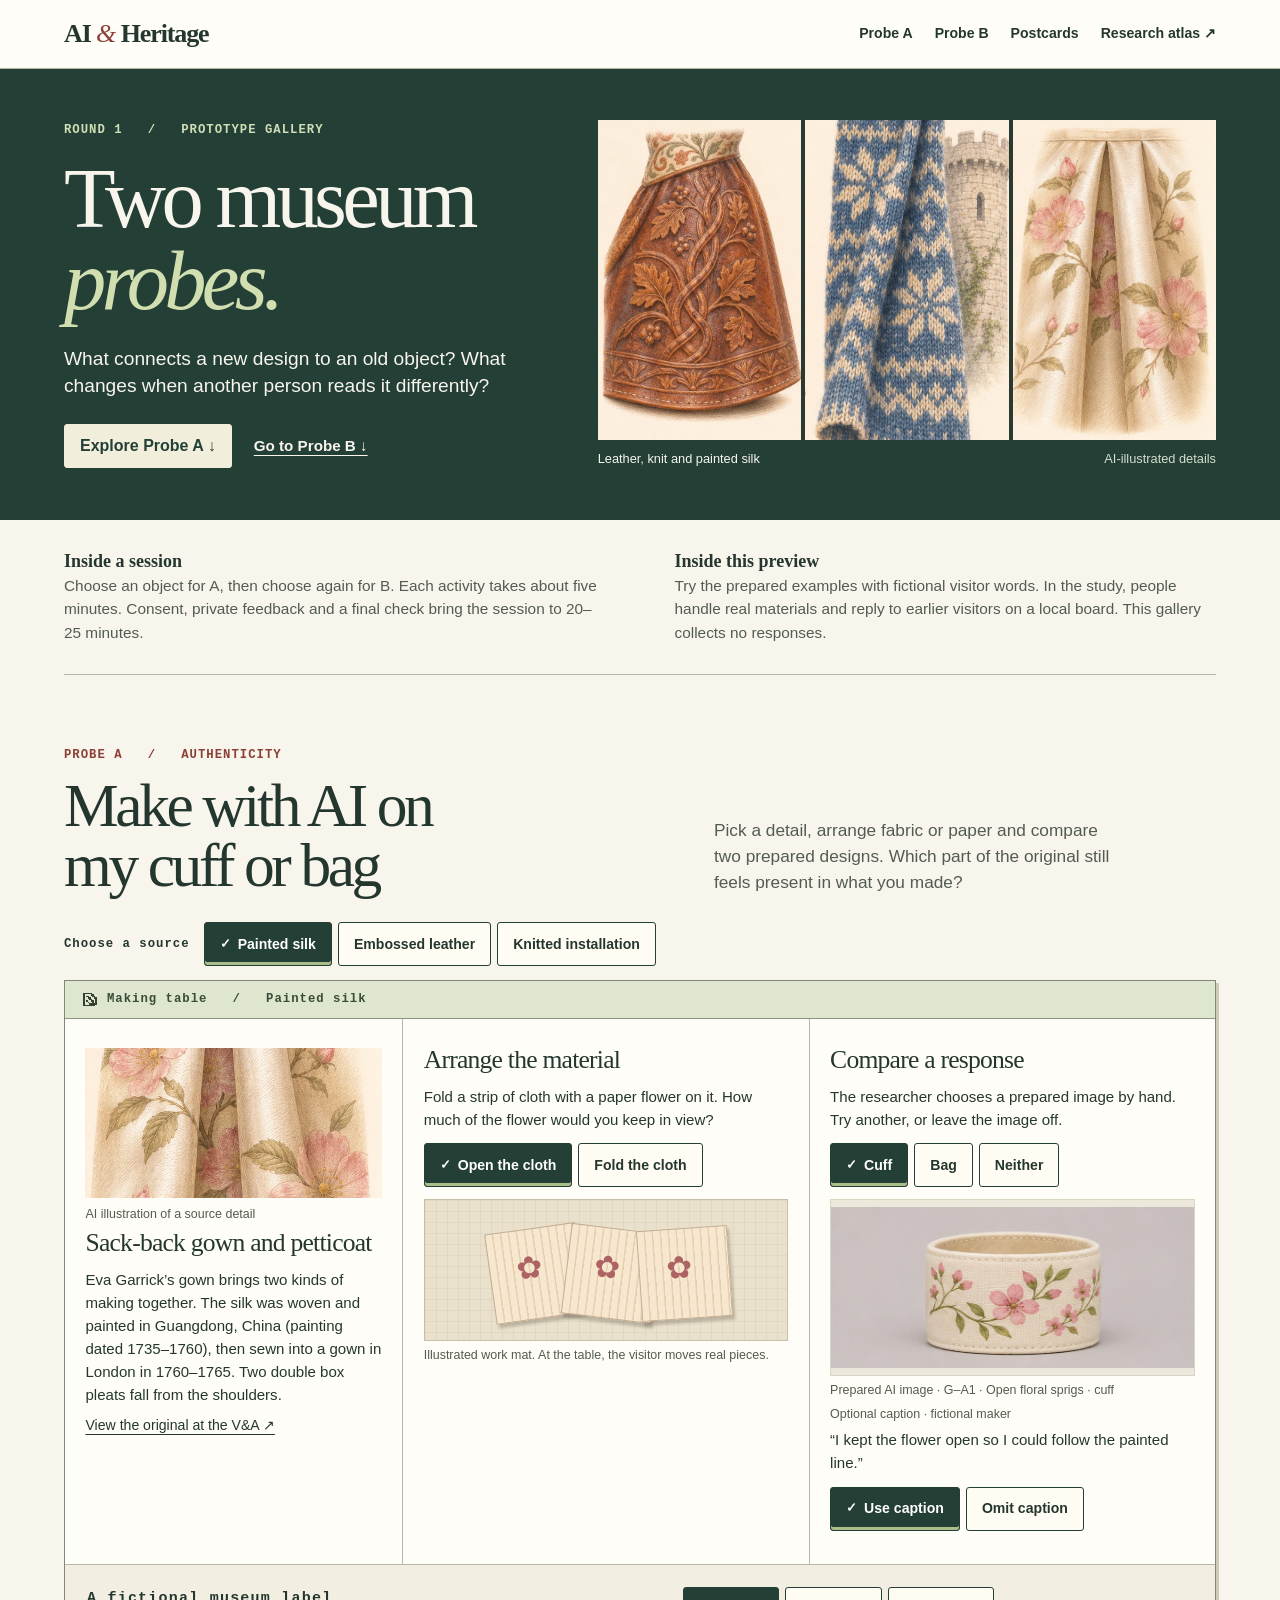
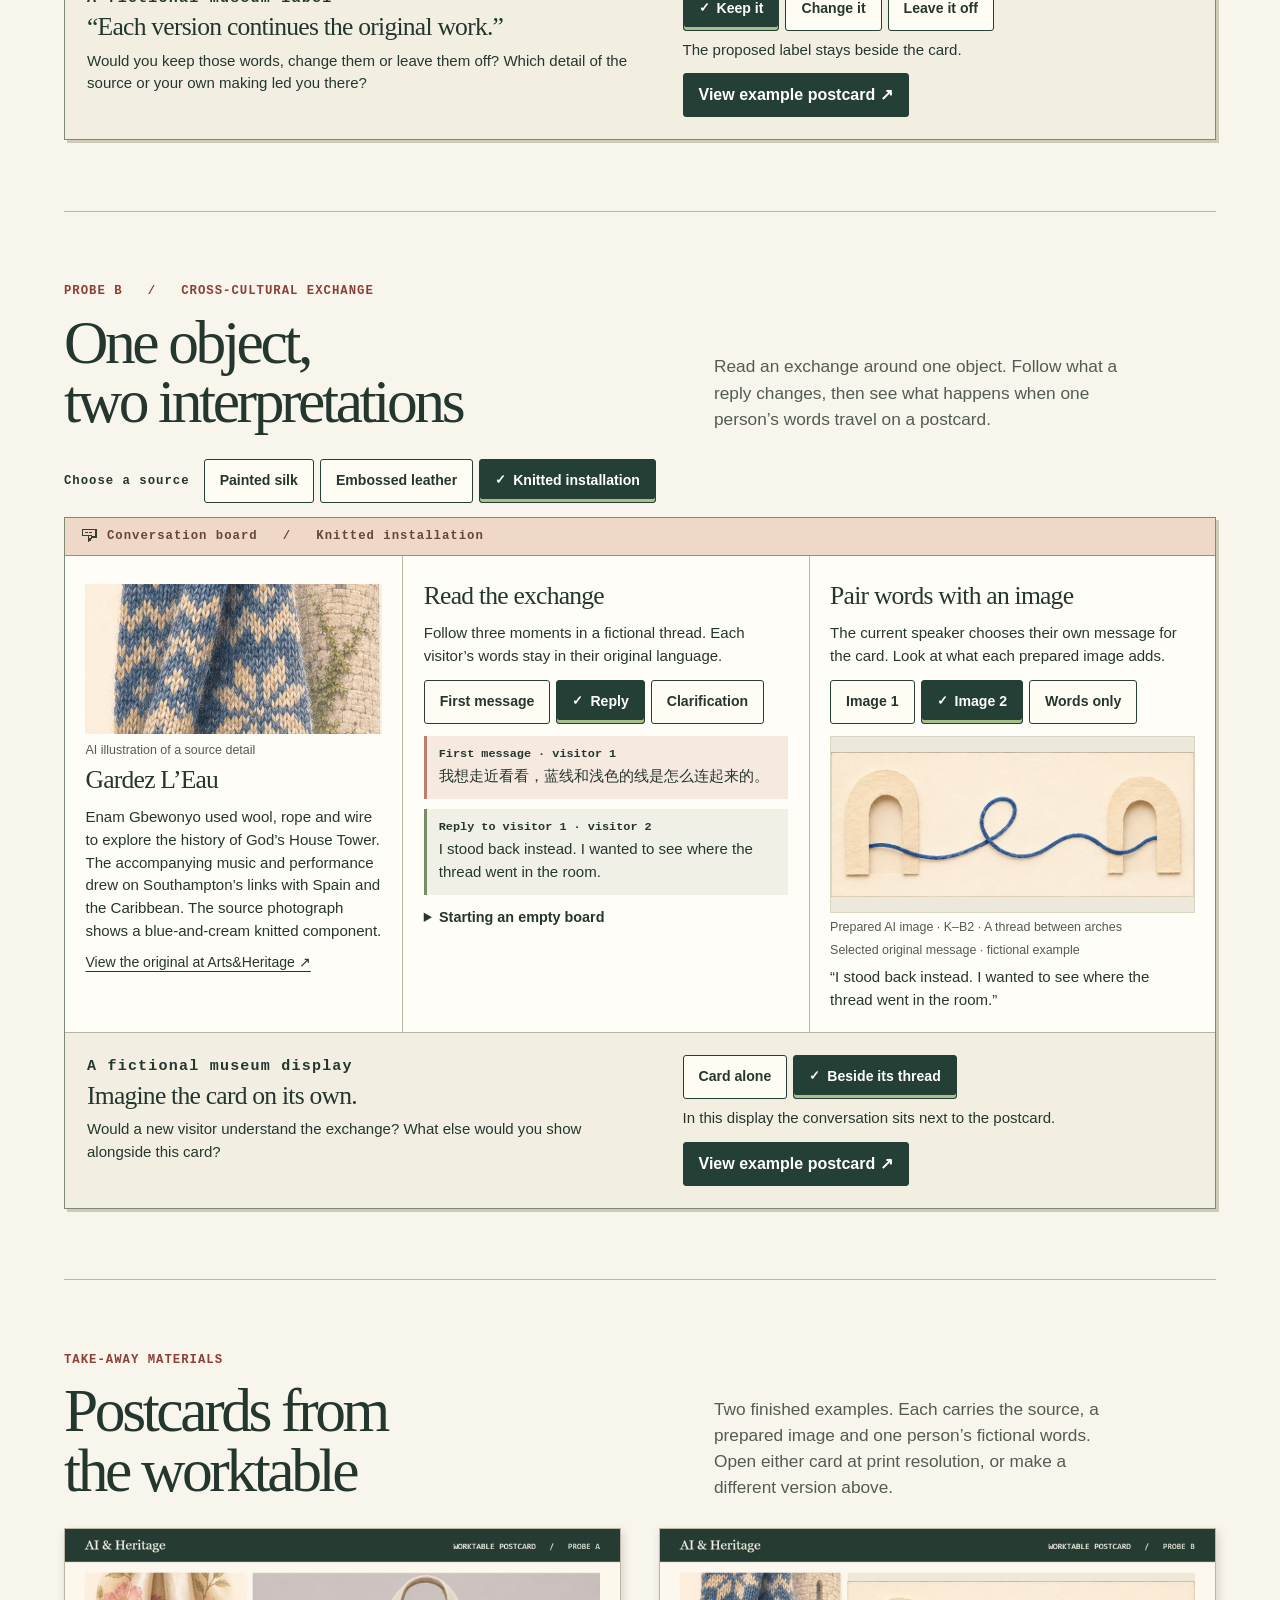
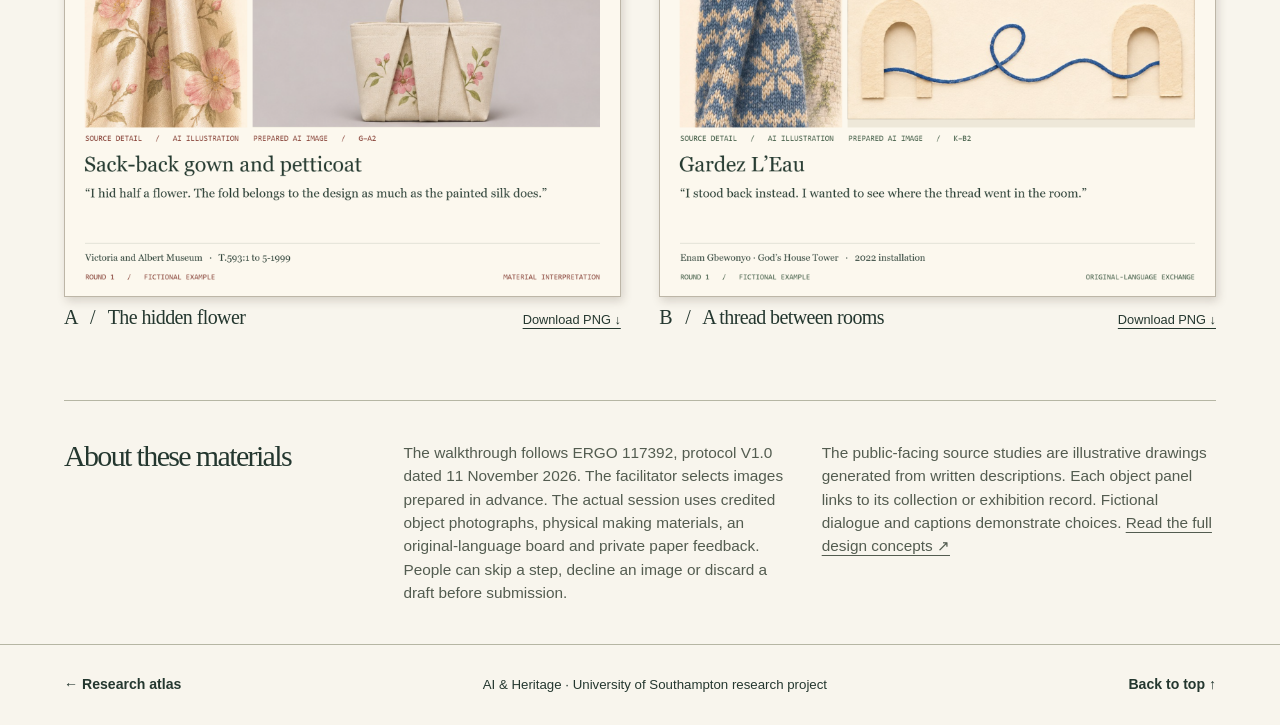
==== gallery/index.html @ 9f7713bf "Add interactive Round 1 probe gallery and illustrated postcards" ====
<!doctype html>
<html lang="en"><head><meta charset="utf-8"><meta name="viewport" content="width=device-width,initial-scale=1"><meta name="theme-color" content="#213e36">
<title>Two museum probes · AI &amp; Heritage</title><meta name="description" content="Explore two early museum activities. Arrange a material detail, follow a conversation and take a closer look at the postcards they produce.">
<meta property="og:title" content="Two museum probes · AI &amp; Heritage"><meta property="og:description" content="A public walkthrough of making, exchanging interpretations and the postcards that connect them."><meta property="og:image" content="https://jackson-jjc.github.io/probe_second-round_design/gallery/postcards/gown-a.png">
<link rel="stylesheet" href="gallery.css"><script defer src="objects.js"></script><script defer src="gallery.js"></script></head><body>
<a class="skip" href="#main">Skip to gallery</a>
<header><div class="mast"><a class="brand" href="../">AI <i>&amp;</i> Heritage</a><nav aria-label="Gallery"><a href="#probe-a">Probe A</a><a href="#probe-b">Probe B</a><a href="#postcards">Postcards</a><a href="../#directions">Research atlas ↗</a></nav></div></header>
<main id="main">
<section class="hero"><div class="hero-inner"><div class="hero-copy"><p class="kicker">Round 1 &nbsp; / &nbsp; Prototype gallery</p><h1>Two museum<br><em>probes.</em></h1><p>What connects a new design to an old object? What changes when another person reads it differently?</p><div class="actions"><a class="button cream" href="#probe-a">Explore Probe A ↓</a><a class="light-link" href="#probe-b">Go to Probe B ↓</a></div></div>
<figure class="hero-fig"><div class="triptych"><img src="images/jug-study.webp" alt="Illustrated embossed leather foliage"><img src="images/knit-study.webp" alt="Illustrated blue-and-cream knitting"><img src="images/gown-study.webp" alt="Illustrated floral silk pleats"></div><figcaption>Leather, knit and painted silk <span>AI-illustrated details</span></figcaption></figure></div></section>
<div class="inner"><aside class="intro"><div><strong>Inside a session</strong><p>Choose an object for A, then choose again for B. Each activity takes about five minutes. Consent, private feedback and a final check bring the session to 20–25 minutes.</p></div><div><strong>Inside this preview</strong><p>Try the prepared examples with fictional visitor words. In the study, people handle real materials and reply to earlier visitors on a local board. This gallery collects no responses.</p></div></aside>
<section class="exhibit" id="probe-a"><div class="heading"><div><p class="kicker">Probe A &nbsp; / &nbsp; Authenticity</p><h2>Make with AI on <br>my cuff or bag</h2></div><p>Pick a detail, arrange fabric or paper and compare two prepared designs. Which part of the original still feels present in what you made?</p></div><div id="a-work"></div></section>
<section class="exhibit" id="probe-b"><div class="heading"><div><p class="kicker">Probe B &nbsp; / &nbsp; Cross-cultural exchange</p><h2>One object, <br>two interpretations</h2></div><p>Read an exchange around one object. Follow what a reply changes, then see what happens when one person’s words travel on a postcard.</p></div><div id="b-work"></div></section>
<section class="exhibit" id="postcards"><div class="heading"><div><p class="kicker">Take-away materials</p><h2>Postcards from <br>the worktable</h2></div><p>Two finished examples. Each carries the source, a prepared image and one person’s fictional words. Open either card at print resolution, or make a different version above.</p></div><div class="shelf">
<figure><a href="postcards/gown-a.png"><img loading="lazy" src="postcards/gown-a.png" alt="Probe A sample postcard pairing a floral silk detail study with a pleated bag and a maker’s caption"></a><figcaption><b>A &nbsp; / &nbsp; The hidden flower</b><a download href="postcards/gown-a.png">Download PNG ↓</a></figcaption></figure>
<figure><a href="postcards/knit-b.png"><img loading="lazy" src="postcards/knit-b.png" alt="Probe B sample postcard pairing the knitted installation detail study and an image of connected arches with one reply"></a><figcaption><b>B &nbsp; / &nbsp; A thread between rooms</b><a download href="postcards/knit-b.png">Download PNG ↓</a></figcaption></figure></div></section>
<section class="notes"><h2>About these materials</h2><p>The walkthrough follows ERGO 117392, protocol V1.0 dated 11 November 2026. The facilitator selects images prepared in advance. The actual session uses credited object photographs, physical making materials, an original-language board and private paper feedback. People can skip a step, decline an image or discard a draft before submission.</p><p>The public-facing source studies are illustrative drawings generated from written descriptions. Each object panel links to its collection or exhibition record. Fictional dialogue and captions demonstrate choices. <a href="../#directions">Read the full design concepts ↗</a></p></section>
</div></main><footer><a href="../">← Research atlas</a><span>AI &amp; Heritage · University of Southampton research project</span><a href="#main">Back to top ↑</a></footer>
<dialog id="card-dialog" aria-labelledby="card-title"><div class="dialog-top"><h2 id="card-title">Your example postcard</h2><button type="button" id="close">Close ×</button></div><img id="card-img" alt="Rendered postcard preview"><div class="dialog-foot"><p id="card-description"></p><a class="button" id="save" download>Download PNG ↓</a></div></dialog><noscript><p>The interactive worktables require JavaScript. The two finished postcards below open directly as images.</p></noscript>
</body></html>
---- gallery/gallery.css ----
:root{--ink:#24372f;--green:#233f36;--paper:#f8f5ed;--white:#fffdf7;--line:#b6b6a4;--rust:#8b4036;--moss:#c2d29c;--blush:#efd0bd;--mute:#535c50;--serif:Georgia,"Times New Roman",serif;--sans:"Segoe UI",Arial,sans-serif;color:var(--ink);background:var(--paper);font-family:var(--sans);scroll-padding-top:15px}*{box-sizing:border-box}body,figure,p,h1,h2,h3,h4{margin:0}body{line-height:1.52}a{color:inherit;text-underline-offset:4px}button,select{font:inherit;color:inherit}button,.button{display:inline-flex;align-items:center;justify-content:center;gap:7px;min-height:44px;padding:8px 15px;border:1px solid var(--green);border-radius:3px;background:#fffcf3;cursor:pointer;font-weight:600;text-decoration:none;line-height:1.25;text-align:center}button:hover,.button:hover{background:#e8eddb}button:active,.button:active{transform:translateY(1px)}button:disabled{opacity:.55;cursor:wait}button[aria-pressed=true]{background:var(--green);color:white;box-shadow:inset 0 -3px 0 #aabe89}button[aria-pressed=true]::before{content:"✓";font-size:.9em}button:focus-visible,a:focus-visible,summary:focus-visible{outline:3px solid #bc6238;outline-offset:4px}.solid,.button{color:white;background:var(--green)}.solid:hover,.button:hover{background:#365746;color:white}.skip{position:absolute;left:12px;top:-100px}.skip:focus{top:8px;z-index:4;background:white;padding:8px}.mast,.inner,.hero-inner,footer{width:min(1360px,100%);margin:auto;padding-inline:clamp(18px,5vw,76px)}header{background:var(--white);border-bottom:1px solid var(--line)}.mast,nav,.actions,footer,.dialog-top,.dialog-foot{display:flex;align-items:center;gap:22px}.mast{justify-content:space-between;min-height:68px}.brand{font:600 26px var(--serif);text-decoration:none;letter-spacing:-1.1px}.brand i{color:var(--rust);font-weight:400}nav a,footer a{font-size:.88rem;font-weight:600;text-decoration:none;padding-block:11px}nav a:hover,footer a:hover{text-decoration:underline}.hero{background:var(--green);color:var(--paper)}.hero-inner{display:grid;grid-template-columns:.87fr 1.13fr;gap:5%;align-items:center;padding-block:clamp(33px,4vw,64px)}.kicker,.bar,.micro{font-family:Consolas,"Courier New",monospace;font-size:.77rem;font-weight:600;letter-spacing:.08em}.kicker{text-transform:uppercase;color:var(--rust);margin-bottom:18px}.hero .kicker{color:#d0deb6}.hero h1,.heading h2,.notes h2,.dialog-top h2{font:normal clamp(47px,6.6vw,98px)/.97 var(--serif);letter-spacing:-.055em}.hero h1 em{font-weight:400;color:#d1deaf}.hero-copy>p:not(.kicker){font-size:clamp(17px,1.5vw,21px);line-height:1.4;max-width:31em;margin:24px 0}.cream{color:var(--green);background:#f1efdb;border-color:#f1efdb}.light-link{font-size:.95rem;font-weight:600}.triptych{display:grid;grid-template-columns:repeat(3,1fr);gap:4px;overflow:hidden;background:#2c3930}.triptych img{display:block;width:100%;height:clamp(255px,25vw,360px);object-fit:cover}.hero-fig figcaption,.shelf figcaption{display:flex;justify-content:space-between;gap:10px;font-size:.8rem;padding-top:9px}.hero-fig figcaption span{color:#d6ddce}.intro{display:grid;grid-template-columns:1fr 1fr;gap:6%;padding:30px 0;border-bottom:1px solid var(--line)}.intro strong{font:600 18px var(--serif)}.intro p,.notes p{font-size:.96rem;color:var(--mute);max-width:66ch}.exhibit{padding-block:clamp(42px,5.5vw,78px);border-bottom:1px solid var(--line)}.heading{display:grid;grid-template-columns:1fr .9fr;align-items:end;gap:8%;margin-bottom:27px}.heading h2{font-size:clamp(39px,4.8vw,70px)}.heading>p{font-size:clamp(16px,1.35vw,19px);max-width:42ch;color:var(--mute)}.heading .kicker{margin-bottom:12px}.picker,.toggles{display:flex;flex-wrap:wrap;gap:6px}.picker{align-items:center;margin-bottom:14px}.picker .micro{margin-right:8px}.picker button,.toggles button{font-size:.88rem}.station{border:1px solid #7e8977;background:var(--white);box-shadow:3px 3px 0 #cecbb9}.bar{display:flex;align-items:center;gap:9px;padding:9px 15px;color:#394c39;background:#dfe6cf;border-bottom:1px solid #89957d}.b .bar{background:#f0d8c8;color:#67463a}.glyph{width:18px;height:18px;image-rendering:pixelated}.panels{display:grid;grid-template-columns:.83fr 1fr 1fr}.panel{min-width:0;padding:clamp(14px,1.6vw,23px)}.panel+.panel{border-left:1px solid var(--line)}.panel h3,.museum h3,.shelf b{font:normal clamp(21px,2vw,29px)/1.1 var(--serif);letter-spacing:-.03em}.panel h3{margin:6px 0 12px}.panel p,.museum p{font-size:.94rem}.obj-img{display:block;width:100%;height:150px;object-fit:cover;object-position:center 47%;margin:8px 0}.credit,.panel p.credit,.small{font-size:.78rem;line-height:1.4;color:var(--mute)}.panel .credit{margin:6px 0}.source-url{font-size:.88rem;display:inline-block;padding:9px 0}.toggles{margin:12px 0}.result-img{width:100%;height:auto;aspect-ratio:2.06;object-fit:contain;display:block;background:#ece8dc;border:1px solid #dad4c3}.tray{position:relative;overflow:hidden;height:142px;background-color:#e9e1cb;background-image:linear-gradient(90deg,#726b5d12 1px,transparent 1px),linear-gradient(#726b5d12 1px,transparent 1px);background-size:11px 11px;border:1px solid #c8bfa7}.tray span{position:absolute;display:block;transition:transform .3s;box-shadow:2px 4px 3px #3c382f42}.tray.gown span{width:25%;height:65%;top:20%;border:1px solid #c5af94;background:repeating-linear-gradient(90deg,#f7e7ce 0 6px,#e6ceb1 7px 8px)}.tray.gown span:nth-child(1){left:18%;transform:rotate(-8deg)}.tray.gown span:nth-child(2){left:39%;transform:rotate(7deg)}.tray.gown span:nth-child(3){left:59%;transform:rotate(-4deg)}.tray.gown.variant span:nth-child(1){transform:translateX(36%) rotate(-18deg)}.tray.gown.variant span:nth-child(2){transform:skewY(18deg);background:#c8b69e}.tray.gown.variant span:nth-child(3){transform:translateX(-30%) skewY(-12deg)}.tray.gown span::after{content:"✿";color:#ad6263;font:31px Georgia;position:absolute;top:23%;left:30%}.tray.jug span{height:31%;width:25%;background:#a66339;border-radius:90% 0 85% 0;top:40%;left:14%;transform:rotate(-13deg)}.tray.jug span:nth-child(2){left:38%;top:30%;transform:rotate(15deg)}.tray.jug span:nth-child(3){left:62%;top:24%;transform:rotate(-4deg)}.tray.jug.variant span:nth-child(1){transform:translateX(110%) rotate(-15deg)}.tray.jug.variant span:nth-child(2){transform:translateX(35%) rotate(-60deg)}.tray.jug.variant span:nth-child(3){transform:rotate(35deg)}.tray.knit span{height:58%;width:20%;border:8px solid #496982;border-radius:50%;left:24%;top:20%;transform:rotate(28deg)}.tray.knit span:nth-child(2){left:39%;border-color:#f4e8c7}.tray.knit span:nth-child(3){left:54%}.tray.knit.variant span{transform:scale(1.3,.65) rotate(30deg)}.tray.knit.variant span:nth-child(1){transform:translateX(-35%) rotate(65deg)}.tray.knit.variant span:nth-child(3){transform:translateX(40%) rotate(65deg)}.museum{display:grid;grid-template-columns:1.08fr 1fr;gap:4%;padding:22px;border-top:1px solid var(--line);background:#f2efe2}.museum h3{margin:4px 0 8px}.museum .toggles{margin:0 0 8px}.museum .solid{margin-top:12px}.bubble{margin:10px 0;padding:11px 12px;border-left:3px solid #798c67;background:#f1f0e7}.bubble:nth-of-type(even){border-color:#bb806c;background:#f6e9df}.bubble b{font:600 .74rem Consolas,monospace;display:block;margin-bottom:4px}.bubble p{white-space:pre-line}details{margin-top:12px}summary{cursor:pointer;font-weight:600;font-size:.9rem}.shelf{display:grid;grid-template-columns:1fr 1fr;gap:clamp(14px,3vw,48px)}.shelf img{width:100%;display:block;box-shadow:2px 4px 9px #51433333;border:1px solid #bdb6a7}.shelf figcaption{align-items:baseline}.shelf b{font-size:20px}.notes{padding:40px 0;display:grid;grid-template-columns:.8fr 1fr 1fr;gap:24px}.notes h2,.dialog-top h2{font-size:30px}.dialog-top{justify-content:space-between}.dialog-foot{justify-content:space-between;margin-top:12px}.dialog-foot p{max-width:60ch;font-size:.88rem}.dialog-foot a{flex-shrink:0}dialog{width:min(860px,96vw);max-height:95vh;border:1px solid var(--green);background:var(--paper);color:var(--ink);padding:18px}dialog::backdrop{background:#182c24bc}dialog img{display:block;width:100%;max-height:67vh;object-fit:contain;margin-top:12px}footer{border-top:1px solid var(--line);justify-content:space-between;padding-block:18px;font-size:.83rem}button:disabled::before{content:none}.actions{flex-wrap:wrap}.quiet{font-size:.84rem;margin-top:8px}.sr{position:absolute;width:1px;height:1px;clip-path:inset(100%);overflow:hidden}
@media(max-width:870px){.hero-inner{gap:4%;grid-template-columns:1fr 1fr}.panels{grid-template-columns:1fr 1fr}.panel:first-child{grid-column:1/-1;border-bottom:1px solid var(--line)}.panel:first-child .obj-img{float:left;width:120px;height:150px;margin:0 20px 3px 0}.panel:nth-child(2){border-left:0}.panel:first-child:after{content:"";display:block;clear:both}.notes{grid-template-columns:1fr 1fr}.notes h2{grid-column:1/-1}.hero-fig figcaption{flex-direction:column;gap:0}}
@media(max-width:610px){.mast{align-items:start;flex-direction:column;gap:2px;padding-top:10px}nav{flex-wrap:wrap;gap:14px}nav a{font-size:.81rem;padding-block:7px}.hero-inner,.heading,.notes,.intro,.museum,.shelf,.panels{grid-template-columns:1fr}.hero-inner{gap:23px}.hero h1 br{display:none}.hero h1 em:before{content:" "}.hero h1{font-size:52px}.hero-copy>p:not(.kicker){margin:13px 0 18px}.triptych img{height:195px}.hero-fig figcaption{flex-direction:row}.heading{gap:12px}.heading h2 br{display:none}.heading h2 br:after{content:" "}.heading h2{font-size:42px}.intro{gap:18px;padding-block:20px}.museum{gap:14px}.panel+.panel{border-left:0;border-top:1px solid var(--line)}.panel:first-child{border:0}.notes h2{grid-column:auto}.shelf{gap:29px}.dialog-foot,footer{flex-wrap:wrap}.btn,.picker button,.toggles button{padding:8px 11px}.picker .micro{width:100%}.shelf figcaption{flex-wrap:wrap}footer{gap:10px}.dialog-top h2{font-size:24px}}@media(prefers-reduced-motion:reduce){*{transition:none!important}}
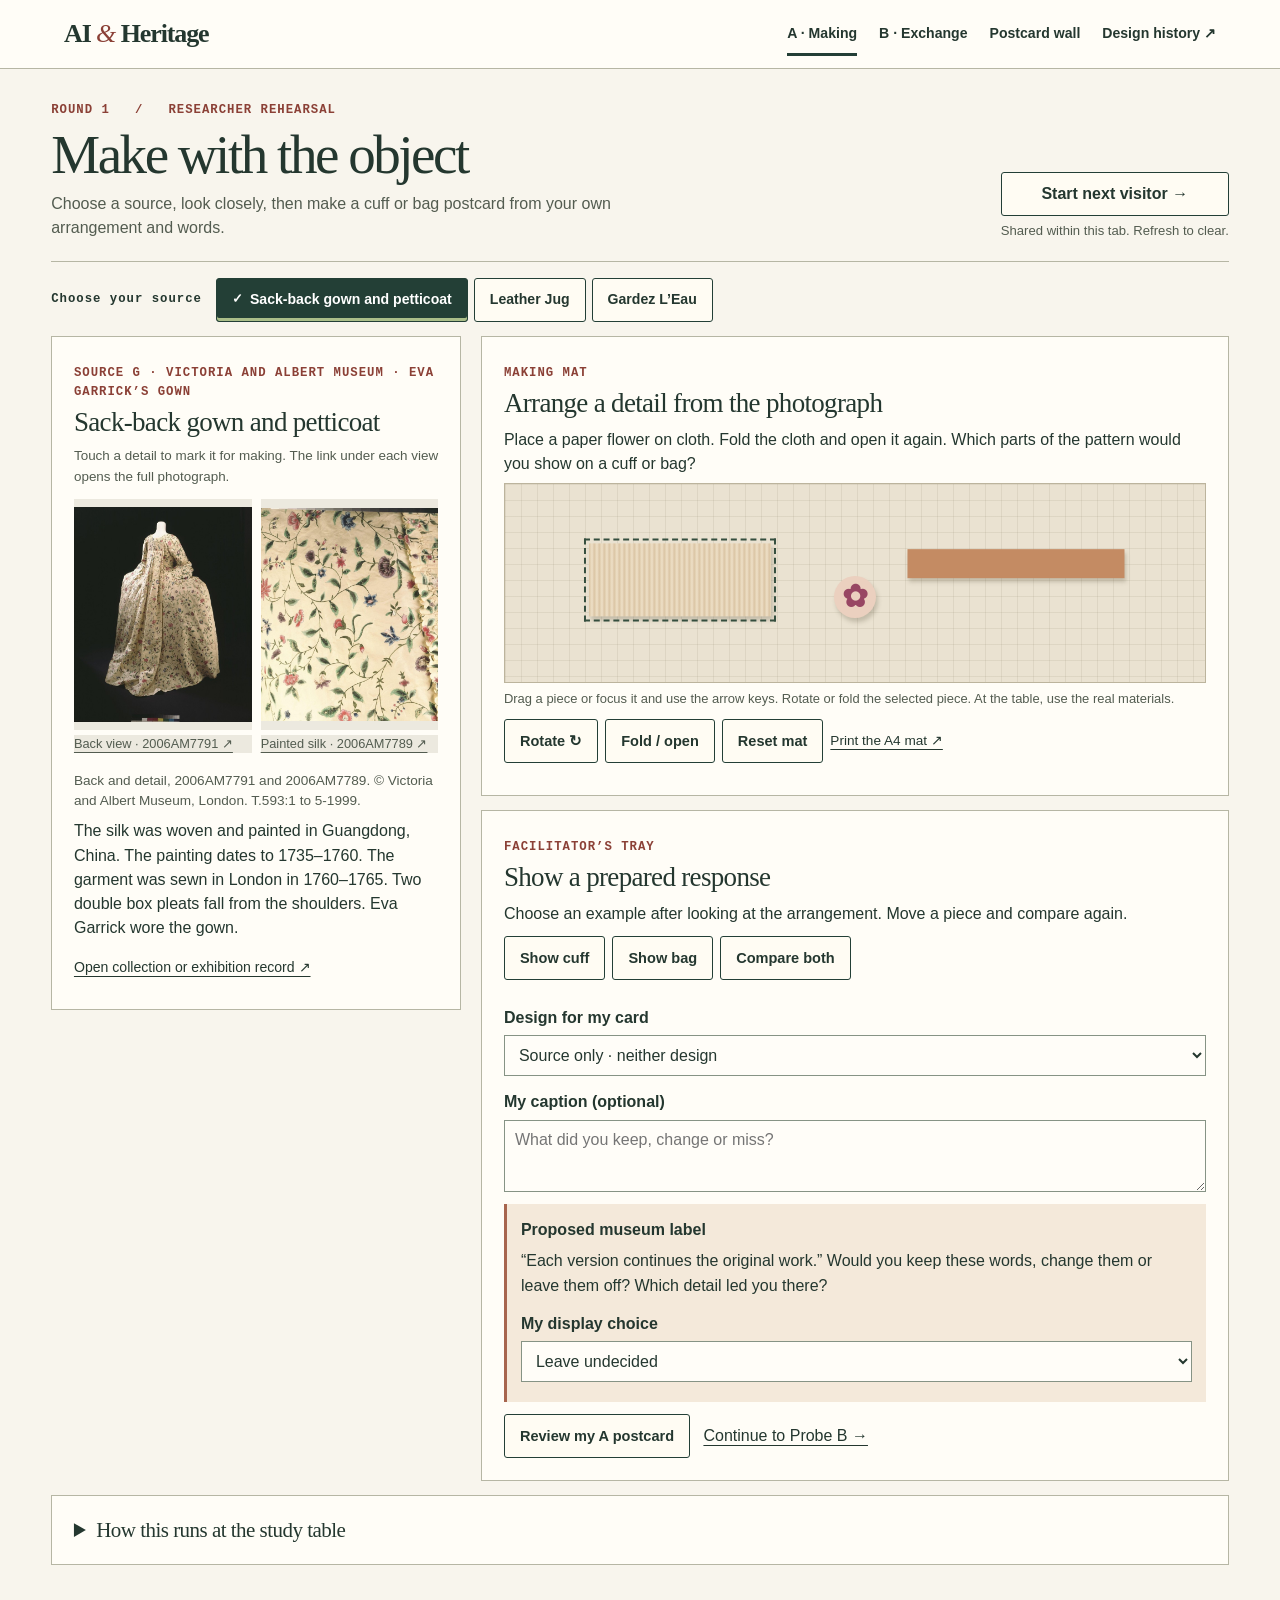
==== commit 92650e3c: "Replace scripted gallery with working object-based Round 1 probes" ====
--- a/gallery/index.html
+++ b/gallery/index.html
@@ -1,20 +1,7 @@
-<!doctype html>
-<html lang="en"><head><meta charset="utf-8"><meta name="viewport" content="width=device-width,initial-scale=1"><meta name="theme-color" content="#213e36">
-<title>Two museum probes · AI &amp; Heritage</title><meta name="description" content="Explore two early museum activities. Arrange a material detail, follow a conversation and take a closer look at the postcards they produce.">
-<meta property="og:title" content="Two museum probes · AI &amp; Heritage"><meta property="og:description" content="A public walkthrough of making, exchanging interpretations and the postcards that connect them."><meta property="og:image" content="https://jackson-jjc.github.io/probe_second-round_design/gallery/postcards/gown-a.png">
-<link rel="stylesheet" href="gallery.css"><script defer src="objects.js"></script><script defer src="gallery.js"></script></head><body>
-<a class="skip" href="#main">Skip to gallery</a>
-<header><div class="mast"><a class="brand" href="../">AI <i>&amp;</i> Heritage</a><nav aria-label="Gallery"><a href="#probe-a">Probe A</a><a href="#probe-b">Probe B</a><a href="#postcards">Postcards</a><a href="../#directions">Research atlas ↗</a></nav></div></header>
-<main id="main">
-<section class="hero"><div class="hero-inner"><div class="hero-copy"><p class="kicker">Round 1 &nbsp; / &nbsp; Prototype gallery</p><h1>Two museum<br><em>probes.</em></h1><p>What connects a new design to an old object? What changes when another person reads it differently?</p><div class="actions"><a class="button cream" href="#probe-a">Explore Probe A ↓</a><a class="light-link" href="#probe-b">Go to Probe B ↓</a></div></div>
-<figure class="hero-fig"><div class="triptych"><img src="images/jug-study.webp" alt="Illustrated embossed leather foliage"><img src="images/knit-study.webp" alt="Illustrated blue-and-cream knitting"><img src="images/gown-study.webp" alt="Illustrated floral silk pleats"></div><figcaption>Leather, knit and painted silk <span>AI-illustrated details</span></figcaption></figure></div></section>
-<div class="inner"><aside class="intro"><div><strong>Inside a session</strong><p>Choose an object for A, then choose again for B. Each activity takes about five minutes. Consent, private feedback and a final check bring the session to 20–25 minutes.</p></div><div><strong>Inside this preview</strong><p>Try the prepared examples with fictional visitor words. In the study, people handle real materials and reply to earlier visitors on a local board. This gallery collects no responses.</p></div></aside>
-<section class="exhibit" id="probe-a"><div class="heading"><div><p class="kicker">Probe A &nbsp; / &nbsp; Authenticity</p><h2>Make with AI on <br>my cuff or bag</h2></div><p>Pick a detail, arrange fabric or paper and compare two prepared designs. Which part of the original still feels present in what you made?</p></div><div id="a-work"></div></section>
-<section class="exhibit" id="probe-b"><div class="heading"><div><p class="kicker">Probe B &nbsp; / &nbsp; Cross-cultural exchange</p><h2>One object, <br>two interpretations</h2></div><p>Read an exchange around one object. Follow what a reply changes, then see what happens when one person’s words travel on a postcard.</p></div><div id="b-work"></div></section>
-<section class="exhibit" id="postcards"><div class="heading"><div><p class="kicker">Take-away materials</p><h2>Postcards from <br>the worktable</h2></div><p>Two finished examples. Each carries the source, a prepared image and one person’s fictional words. Open either card at print resolution, or make a different version above.</p></div><div class="shelf">
-<figure><a href="postcards/gown-a.png"><img loading="lazy" src="postcards/gown-a.png" alt="Probe A sample postcard pairing a floral silk detail study with a pleated bag and a maker’s caption"></a><figcaption><b>A &nbsp; / &nbsp; The hidden flower</b><a download href="postcards/gown-a.png">Download PNG ↓</a></figcaption></figure>
-<figure><a href="postcards/knit-b.png"><img loading="lazy" src="postcards/knit-b.png" alt="Probe B sample postcard pairing the knitted installation detail study and an image of connected arches with one reply"></a><figcaption><b>B &nbsp; / &nbsp; A thread between rooms</b><a download href="postcards/knit-b.png">Download PNG ↓</a></figcaption></figure></div></section>
-<section class="notes"><h2>About these materials</h2><p>The walkthrough follows ERGO 117392, protocol V1.0 dated 11 November 2026. The facilitator selects images prepared in advance. The actual session uses credited object photographs, physical making materials, an original-language board and private paper feedback. People can skip a step, decline an image or discard a draft before submission.</p><p>The public-facing source studies are illustrative drawings generated from written descriptions. Each object panel links to its collection or exhibition record. Fictional dialogue and captions demonstrate choices. <a href="../#directions">Read the full design concepts ↗</a></p></section>
-</div></main><footer><a href="../">← Research atlas</a><span>AI &amp; Heritage · University of Southampton research project</span><a href="#main">Back to top ↑</a></footer>
-<dialog id="card-dialog" aria-labelledby="card-title"><div class="dialog-top"><h2 id="card-title">Your example postcard</h2><button type="button" id="close">Close ×</button></div><img id="card-img" alt="Rendered postcard preview"><div class="dialog-foot"><p id="card-description"></p><a class="button" id="save" download>Download PNG ↓</a></div></dialog><noscript><p>The interactive worktables require JavaScript. The two finished postcards below open directly as images.</p></noscript>
+<!doctype html><html lang="en"><head><meta charset="utf-8"><meta name="viewport" content="width=device-width,initial-scale=1"><meta name="theme-color" content="#243e35"><title>Round 1 worktable · AI &amp; Heritage</title><meta name="description" content="Work with the three Round 1 heritage sources. Arrange materials, compare prepared cuff and bag designs, reply to another visitor and make your own postcards."><link rel="stylesheet" href="gallery.css"><link rel="stylesheet" href="worktable.css"><script src="objects.js" defer></script><script src="cards.js" defer></script><script src="gallery.js" defer></script></head><body>
+<a class="skip" href="#main">Skip to worktable</a><header><div class="mast"><a class="brand" href="../">AI <i>&amp;</i> Heritage</a><nav aria-label="Worktable"><a href="#probe-a">A · Making</a><a href="#probe-b">B · Exchange</a><a href="#postcards">Postcard wall</a><a href="../#evaluation">Design history ↗</a></nav></div></header>
+<main id="main" class="bench"><div class="benchhead"><div><p class="kicker">Round 1 &nbsp; / &nbsp; Researcher rehearsal</p><h1 id="title">Make with the object</h1><p id="lead"></p></div><div class="tools"><button id="next">Start next visitor →</button><small>Shared within this tab. Refresh to clear.</small></div></div><div id="work"></div>
+<details class="fieldguide"><summary>How this runs at the study table</summary><p>In the 11 November 2026 protocol (ERGO 117392), a visitor chooses one of three sources for each activity. A uses real paper, cloth and cord. The facilitator shows prepared cuff or bag images by hand. B uses a local board of original-language messages and related postcards. Both activities take about five minutes each. Paper consent, optional feedback and a joint final check bring the session to 20–25 minutes.</p><p>This browser worktable is for rehearsal. Use the <a href="making-mat.pdf" target="_blank" rel="noopener">actual A4 making mat</a> for a physical run-through. Only reviewed items appear for the next visitor on this tab. Text and arrangements stay in browser memory. The museum links open original source records.</p></details></main>
+<dialog id="review" aria-labelledby="review-title"><div class="dialog-top"><h2 id="review-title">Check your contribution</h2><button id="back">Back to edit</button></div><div id="proof"></div><div class="actions"><button id="accept" class="solid">Add to this tab’s board</button><button id="discard">Discard draft</button></div></dialog>
+<p id="notice" role="status" aria-live="polite"></p><noscript>Enable JavaScript to use the rehearsal. <a href="making-mat.pdf">Open the printable making mat.</a></noscript>
 </body></html>
--- a/gallery/worktable.css
+++ b/gallery/worktable.css
@@ -0,0 +1,3 @@
+.bench{width:min(1400px,100%);padding:32px clamp(16px,4vw,64px) 50px;margin:auto}.benchhead{display:flex;align-items:end;justify-content:space-between;gap:16px;border-bottom:1px solid var(--line);padding-bottom:20px;margin-bottom:16px}.benchhead h1{font:normal clamp(36px,4.3vw,68px)/1.04 var(--serif);letter-spacing:-.045em}.benchhead .kicker{margin-bottom:6px}#lead{max-width:69ch;margin-top:9px;color:var(--mute)}.tools{display:grid;gap:5px;text-align:right}.tools small,.meta{font-size:.82rem;color:var(--mute)}nav a[aria-current]{box-shadow:inset 0 -3px var(--green)}.desk{display:grid;grid-template-columns:minmax(265px,.85fr) minmax(360px,1.55fr);gap:20px;align-items:start}.srcbox,.benchpanel,.wallcard,.fieldguide{padding:clamp(15px,1.7vw,25px);background:var(--white);border:1px solid var(--line)}.srcbox h2,.benchpanel h2,.wallcard h3,.choicebox h3,.fieldguide summary{font:normal 27px/1.17 var(--serif);letter-spacing:-.025em}.benchpanel h2,.srcbox h2,.choicebox h3{margin-bottom:8px}.benchpanel+.benchpanel,.fieldguide{margin-top:14px}.benchpanel p,.srcbox p,.fieldguide p{margin:.45em 0}.photos,.designs,.compare,.wallgrid{display:grid;grid-template-columns:repeat(2,minmax(0,1fr));gap:9px}.photos:has(figure:only-child){grid-template-columns:1fr}.photos a{display:block;background:#ece9df}.photos img{display:block;width:100%;height:clamp(170px,18vw,250px);object-fit:contain}.photos figcaption,.designs figcaption{font:normal .8rem/1.4 var(--sans);color:var(--mute);margin:.35rem 0}.photos{margin:12px 0}.designs{margin:12px 0}.designs img,.wallcard .designpic{width:100%;display:block;background:#eee8dc}.row{display:flex;flex-wrap:wrap;align-items:center;gap:7px;margin:10px 0}label.form{display:block;font-weight:600;margin:14px 0 6px}.form select,.form textarea,.form input{display:block;margin-top:5px}.bench textarea,.bench input[type=text],.bench select{width:100%;font:normal 1rem var(--sans);padding:10px;background:#fffdf8;border:1px solid #869385;color:var(--ink)}.bench textarea{min-height:72px;resize:vertical}.bench :is(select,textarea,input):focus-visible,.piece:focus-visible{outline:3px solid #b86a37;outline-offset:2px}.mat{height:200px;position:relative;overflow:hidden;border:1px solid #bcb49d;background-color:#eae2d1;background-image:linear-gradient(90deg,#7a70521c 1px,transparent 1px),linear-gradient(#7a70521c 1px,transparent 1px);background-size:16px 16px;isolation:isolate}.piece{position:absolute;display:grid;place-items:center;min-height:0;padding:0;border:0;border-radius:0;touch-action:none;cursor:grab;user-select:none;transform:translate(-50%,-50%) rotate(var(--angle));box-shadow:2px 4px 4px #544b3540}.piece:hover{filter:brightness(.96)}.piece:active{cursor:grabbing;transform:translate(-50%,-50%) rotate(var(--angle))}.piece.selected{outline:2px dashed #354e3e;outline-offset:3px}.piece.fabric{width:26%;height:37%;background:repeating-linear-gradient(90deg,#d9c3a1,#eee0c7 3px,#ddc7a9 5px)}.piece.strip{width:31%;height:15%;background:#c48b63}.piece.flower{width:42px;height:42px;border-radius:50%;background:#ebd0bf;font-size:31px;color:#984663}.piece.leaf{width:20%;height:25%;border-radius:95% 0 85% 0;background:#a4b795}.piece.loop{width:18%;height:39%;border-radius:50%;background:transparent;border:8px solid #597788}.piece.folded{width:14%;box-shadow:inset 10px 0 #86765b59,2px 3px 3px #514d3c55}.desk button{font-size:.91rem}.benchpanel .key{font-size:.81rem;color:var(--mute)}.linkbar,.creditline{font-size:.85rem}.creditline{color:var(--mute)}.message{padding:12px 14px;border-left:3px solid #879977;background:#f0f1e6;margin:8px 0}.message p,.words{white-space:pre-wrap;overflow-wrap:anywhere;unicode-bidi:plaintext}.thread .message:nth-child(even){border-color:#be8a75;background:#f6eae0}.message small{font:600 .79rem Consolas,monospace}.wallcard .photos img{height:120px}.wallcard .designpic{max-height:170px;object-fit:contain}.wallcard .words{font:normal 1.2rem/1.45 Georgia,serif;margin:12px 0}.wallcard h3{font-size:22px}.wallgrid{margin-top:14px}.proposal{padding:14px;border-left:3px solid #a7654e;background:#f4e9da;margin:12px 0}.fieldguide p{max-width:86ch}.fieldguide summary{font-size:21px}.benchpanel summary{font-weight:600;cursor:pointer}#review{width:min(840px,95vw)}#proof{margin:15px 0}#review .photos img{max-height:145px}#review .photos{gap:8px}#review .designpic{max-height:130px}.wallcard .photos img,dialog .photos img{width:100%;margin:0;object-fit:contain}#notice:not(:empty){position:fixed;bottom:12px;left:50%;transform:translateX(-50%);background:var(--green);color:white;padding:9px 14px;z-index:5;box-shadow:1px 2px 5px #0003}.bench input[type=checkbox]{width:17px;height:17px;vertical-align:middle}.blank{padding:14px;background:#eeeee2}.samplelinks{margin-top:20px}.samplelinks img{width:100%;display:block}.wallcard a{overflow-wrap:anywhere}@media(min-width:900px){.srcbox{position:sticky;top:12px}}@media(max-width:770px){.desk,.compare{grid-template-columns:1fr}.benchhead{align-items:start;flex-direction:column}.tools{display:flex;align-items:center;text-align:left}.wallgrid{grid-template-columns:1fr}.bench{padding-top:20px}.photos img{height:190px}.mat{height:165px}.tools small{max-width:18ch}}
+.piece[aria-pressed=true]::before{content:none}.piece[aria-pressed=true]{box-shadow:2px 4px 4px #544b3540}.desk .piece:focus-visible{outline:3px solid #a55327}.bench a:focus-visible{outline-offset:1px}
+.detail-photo{display:block;width:100%;padding:0;border:0;border-radius:0;position:relative;background:#ece9df;cursor:crosshair;overflow:hidden}.detail-photo:active{transform:none}.detail-photo img{pointer-events:none}.pin{position:absolute;transform:translate(-50%,-50%);width:19px;height:19px;border:3px solid #fff;border-radius:50%;box-shadow:0 0 0 2px #953b2c,inset 0 0 0 1px #953b2c;pointer-events:none}.srcbox .key{font-size:.84rem;color:var(--mute)}
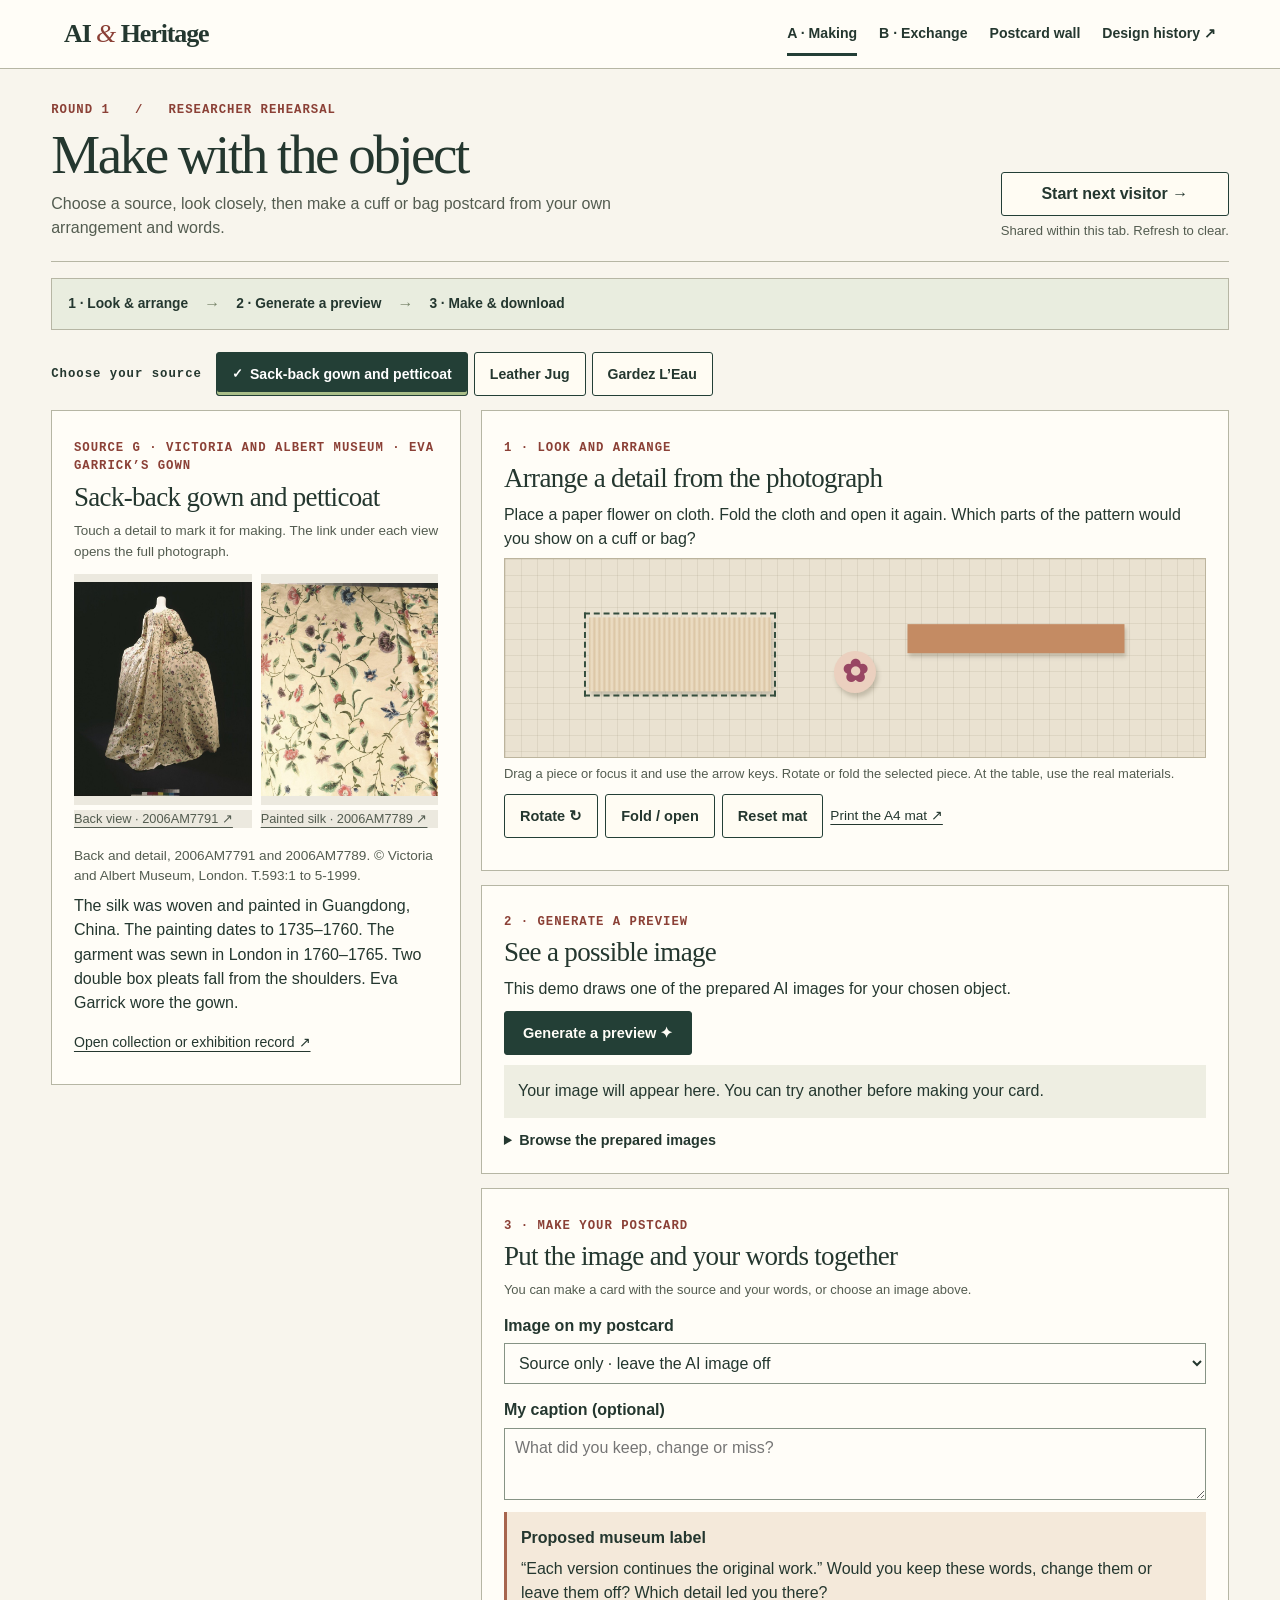
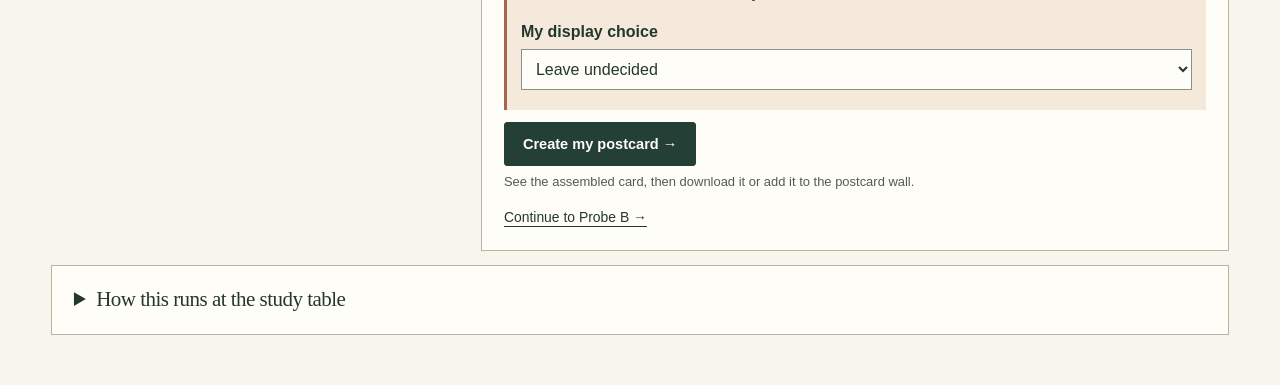
==== commit 796c4bb2: "Introduce the research context and make postcard generation explicit" ====
--- a/gallery/index.html
+++ b/gallery/index.html
@@ -1,7 +1,7 @@
 <!doctype html><html lang="en"><head><meta charset="utf-8"><meta name="viewport" content="width=device-width,initial-scale=1"><meta name="theme-color" content="#243e35"><title>Round 1 worktable · AI &amp; Heritage</title><meta name="description" content="Work with the three Round 1 heritage sources. Arrange materials, compare prepared cuff and bag designs, reply to another visitor and make your own postcards."><link rel="stylesheet" href="gallery.css"><link rel="stylesheet" href="worktable.css"><script src="objects.js" defer></script><script src="cards.js" defer></script><script src="gallery.js" defer></script></head><body>
 <a class="skip" href="#main">Skip to worktable</a><header><div class="mast"><a class="brand" href="../">AI <i>&amp;</i> Heritage</a><nav aria-label="Worktable"><a href="#probe-a">A · Making</a><a href="#probe-b">B · Exchange</a><a href="#postcards">Postcard wall</a><a href="../#evaluation">Design history ↗</a></nav></div></header>
-<main id="main" class="bench"><div class="benchhead"><div><p class="kicker">Round 1 &nbsp; / &nbsp; Researcher rehearsal</p><h1 id="title">Make with the object</h1><p id="lead"></p></div><div class="tools"><button id="next">Start next visitor →</button><small>Shared within this tab. Refresh to clear.</small></div></div><div id="work"></div>
-<details class="fieldguide"><summary>How this runs at the study table</summary><p>In the 11 November 2026 protocol (ERGO 117392), a visitor chooses one of three sources for each activity. A uses real paper, cloth and cord. The facilitator shows prepared cuff or bag images by hand. B uses a local board of original-language messages and related postcards. Both activities take about five minutes each. Paper consent, optional feedback and a joint final check bring the session to 20–25 minutes.</p><p>This browser worktable is for rehearsal. Use the <a href="making-mat.pdf" target="_blank" rel="noopener">actual A4 making mat</a> for a physical run-through. Only reviewed items appear for the next visitor on this tab. Text and arrangements stay in browser memory. The museum links open original source records.</p></details></main>
-<dialog id="review" aria-labelledby="review-title"><div class="dialog-top"><h2 id="review-title">Check your contribution</h2><button id="back">Back to edit</button></div><div id="proof"></div><div class="actions"><button id="accept" class="solid">Add to this tab’s board</button><button id="discard">Discard draft</button></div></dialog>
+<main id="main" class="bench"><div class="benchhead"><div><p class="kicker">Round 1 &nbsp; / &nbsp; Researcher rehearsal</p><h1 id="title">Make with the object</h1><p id="lead"></p></div><div class="tools"><button id="next">Start next visitor →</button><small>Shared within this tab. Refresh to clear.</small></div></div><nav id="make-path" class="make-path" aria-label="Make a postcard"></nav><div id="work"></div>
+<details class="fieldguide"><summary>How this runs at the study table</summary><p>In the 11 November 2026 protocol (ERGO 117392), a visitor chooses one of three sources for each activity. A uses real paper, cloth and cord. The facilitator shows prepared cuff or bag images by hand. B uses a local board of original-language messages and related postcards. Both activities take about five minutes each. Paper consent, optional feedback and a joint final check bring the session to 20–25 minutes.</p><p>This browser worktable is for rehearsal. Generate a preview draws a prepared AI image for the chosen object. A researcher selects examples by hand during the study. Use the <a href="making-mat.pdf" target="_blank" rel="noopener">actual A4 making mat</a> for a physical run-through. Only reviewed items appear for the next visitor on this tab. Text and arrangements stay in browser memory. The museum links open original source records.</p></details></main>
+<dialog id="review" aria-labelledby="review-title"><div class="dialog-top"><h2 id="review-title">Your postcard</h2><button id="back">Back to edit</button></div><div id="proof"></div><div class="actions"><button type="button" id="download-draft" class="solid">Download this postcard ↓</button><button id="accept">Add to this tab’s board</button><button id="discard">Discard draft</button></div></dialog>
 <p id="notice" role="status" aria-live="polite"></p><noscript>Enable JavaScript to use the rehearsal. <a href="making-mat.pdf">Open the printable making mat.</a></noscript>
 </body></html>
--- a/gallery/worktable.css
+++ b/gallery/worktable.css
@@ -1,3 +1,24 @@
 .bench{width:min(1400px,100%);padding:32px clamp(16px,4vw,64px) 50px;margin:auto}.benchhead{display:flex;align-items:end;justify-content:space-between;gap:16px;border-bottom:1px solid var(--line);padding-bottom:20px;margin-bottom:16px}.benchhead h1{font:normal clamp(36px,4.3vw,68px)/1.04 var(--serif);letter-spacing:-.045em}.benchhead .kicker{margin-bottom:6px}#lead{max-width:69ch;margin-top:9px;color:var(--mute)}.tools{display:grid;gap:5px;text-align:right}.tools small,.meta{font-size:.82rem;color:var(--mute)}nav a[aria-current]{box-shadow:inset 0 -3px var(--green)}.desk{display:grid;grid-template-columns:minmax(265px,.85fr) minmax(360px,1.55fr);gap:20px;align-items:start}.srcbox,.benchpanel,.wallcard,.fieldguide{padding:clamp(15px,1.7vw,25px);background:var(--white);border:1px solid var(--line)}.srcbox h2,.benchpanel h2,.wallcard h3,.choicebox h3,.fieldguide summary{font:normal 27px/1.17 var(--serif);letter-spacing:-.025em}.benchpanel h2,.srcbox h2,.choicebox h3{margin-bottom:8px}.benchpanel+.benchpanel,.fieldguide{margin-top:14px}.benchpanel p,.srcbox p,.fieldguide p{margin:.45em 0}.photos,.designs,.compare,.wallgrid{display:grid;grid-template-columns:repeat(2,minmax(0,1fr));gap:9px}.photos:has(figure:only-child){grid-template-columns:1fr}.photos a{display:block;background:#ece9df}.photos img{display:block;width:100%;height:clamp(170px,18vw,250px);object-fit:contain}.photos figcaption,.designs figcaption{font:normal .8rem/1.4 var(--sans);color:var(--mute);margin:.35rem 0}.photos{margin:12px 0}.designs{margin:12px 0}.designs img,.wallcard .designpic{width:100%;display:block;background:#eee8dc}.row{display:flex;flex-wrap:wrap;align-items:center;gap:7px;margin:10px 0}label.form{display:block;font-weight:600;margin:14px 0 6px}.form select,.form textarea,.form input{display:block;margin-top:5px}.bench textarea,.bench input[type=text],.bench select{width:100%;font:normal 1rem var(--sans);padding:10px;background:#fffdf8;border:1px solid #869385;color:var(--ink)}.bench textarea{min-height:72px;resize:vertical}.bench :is(select,textarea,input):focus-visible,.piece:focus-visible{outline:3px solid #b86a37;outline-offset:2px}.mat{height:200px;position:relative;overflow:hidden;border:1px solid #bcb49d;background-color:#eae2d1;background-image:linear-gradient(90deg,#7a70521c 1px,transparent 1px),linear-gradient(#7a70521c 1px,transparent 1px);background-size:16px 16px;isolation:isolate}.piece{position:absolute;display:grid;place-items:center;min-height:0;padding:0;border:0;border-radius:0;touch-action:none;cursor:grab;user-select:none;transform:translate(-50%,-50%) rotate(var(--angle));box-shadow:2px 4px 4px #544b3540}.piece:hover{filter:brightness(.96)}.piece:active{cursor:grabbing;transform:translate(-50%,-50%) rotate(var(--angle))}.piece.selected{outline:2px dashed #354e3e;outline-offset:3px}.piece.fabric{width:26%;height:37%;background:repeating-linear-gradient(90deg,#d9c3a1,#eee0c7 3px,#ddc7a9 5px)}.piece.strip{width:31%;height:15%;background:#c48b63}.piece.flower{width:42px;height:42px;border-radius:50%;background:#ebd0bf;font-size:31px;color:#984663}.piece.leaf{width:20%;height:25%;border-radius:95% 0 85% 0;background:#a4b795}.piece.loop{width:18%;height:39%;border-radius:50%;background:transparent;border:8px solid #597788}.piece.folded{width:14%;box-shadow:inset 10px 0 #86765b59,2px 3px 3px #514d3c55}.desk button{font-size:.91rem}.benchpanel .key{font-size:.81rem;color:var(--mute)}.linkbar,.creditline{font-size:.85rem}.creditline{color:var(--mute)}.message{padding:12px 14px;border-left:3px solid #879977;background:#f0f1e6;margin:8px 0}.message p,.words{white-space:pre-wrap;overflow-wrap:anywhere;unicode-bidi:plaintext}.thread .message:nth-child(even){border-color:#be8a75;background:#f6eae0}.message small{font:600 .79rem Consolas,monospace}.wallcard .photos img{height:120px}.wallcard .designpic{max-height:170px;object-fit:contain}.wallcard .words{font:normal 1.2rem/1.45 Georgia,serif;margin:12px 0}.wallcard h3{font-size:22px}.wallgrid{margin-top:14px}.proposal{padding:14px;border-left:3px solid #a7654e;background:#f4e9da;margin:12px 0}.fieldguide p{max-width:86ch}.fieldguide summary{font-size:21px}.benchpanel summary{font-weight:600;cursor:pointer}#review{width:min(840px,95vw)}#proof{margin:15px 0}#review .photos img{max-height:145px}#review .photos{gap:8px}#review .designpic{max-height:130px}.wallcard .photos img,dialog .photos img{width:100%;margin:0;object-fit:contain}#notice:not(:empty){position:fixed;bottom:12px;left:50%;transform:translateX(-50%);background:var(--green);color:white;padding:9px 14px;z-index:5;box-shadow:1px 2px 5px #0003}.bench input[type=checkbox]{width:17px;height:17px;vertical-align:middle}.blank{padding:14px;background:#eeeee2}.samplelinks{margin-top:20px}.samplelinks img{width:100%;display:block}.wallcard a{overflow-wrap:anywhere}@media(min-width:900px){.srcbox{position:sticky;top:12px}}@media(max-width:770px){.desk,.compare{grid-template-columns:1fr}.benchhead{align-items:start;flex-direction:column}.tools{display:flex;align-items:center;text-align:left}.wallgrid{grid-template-columns:1fr}.bench{padding-top:20px}.photos img{height:190px}.mat{height:165px}.tools small{max-width:18ch}}
 .piece[aria-pressed=true]::before{content:none}.piece[aria-pressed=true]{box-shadow:2px 4px 4px #544b3540}.desk .piece:focus-visible{outline:3px solid #a55327}.bench a:focus-visible{outline-offset:1px}
 .detail-photo{display:block;width:100%;padding:0;border:0;border-radius:0;position:relative;background:#ece9df;cursor:crosshair;overflow:hidden}.detail-photo:active{transform:none}.detail-photo img{pointer-events:none}.pin{position:absolute;transform:translate(-50%,-50%);width:19px;height:19px;border:3px solid #fff;border-radius:50%;box-shadow:0 0 0 2px #953b2c,inset 0 0 0 1px #953b2c;pointer-events:none}.srcbox .key{font-size:.84rem;color:var(--mute)}
+
+/* The three steps stay visible as a compact reading guide. */
+.make-path{display:flex;flex-wrap:wrap;gap:8px 16px;margin:0 0 22px;padding:12px 16px;border:1px solid var(--line);background:#e9eddf}
+.make-path a{padding:3px 0;font-size:.86rem}
+.make-path span{color:#78856a}
+.make-path[hidden],#download-draft[hidden]{display:none!important}
+#make-input,#generate-preview,#compose-card{scroll-margin-top:18px}
+.generated-result{margin:15px 0;padding:14px;border:1px solid #a9b99b;background:#f1f3e8}
+.generated-result figure{max-width:510px;margin:0 auto}
+.generated-result img{display:block;width:100%;max-height:320px;object-fit:contain;background:#e9e6dc}
+.generated-result figcaption,.chosen-preview figcaption{margin-top:6px;font-size:.8rem;color:var(--mute)}
+.generated-result>button{margin-top:10px}
+.desk button[data-do=generate],.desk button[data-do=use-generated],.desk button[data-do=review]{background:var(--green);color:var(--white);padding:12px 18px}
+.desk button[data-do=generate]:hover,.desk button[data-do=use-generated]:hover,.desk button[data-do=review]:hover{background:#365746}
+.chosen-preview{display:flex;align-items:center;gap:18px;padding:12px;background:#edf1e3;border:1px solid #b6c5a4}
+.chosen-preview figure{width:150px;flex-shrink:0}
+.chosen-preview img{width:100%;display:block}
+.chosen-preview span{font-size:.86rem;font-weight:600}
+#compose-card>a{display:block;width:fit-content;margin-top:15px;font-size:.87rem}
+#review .dialog-top{align-items:flex-start}
+@media(max-width:610px){.make-path{display:grid;gap:5px}.make-path>span{display:none}.chosen-preview{gap:12px}.chosen-preview figure{width:115px}.generated-result{padding:10px}}
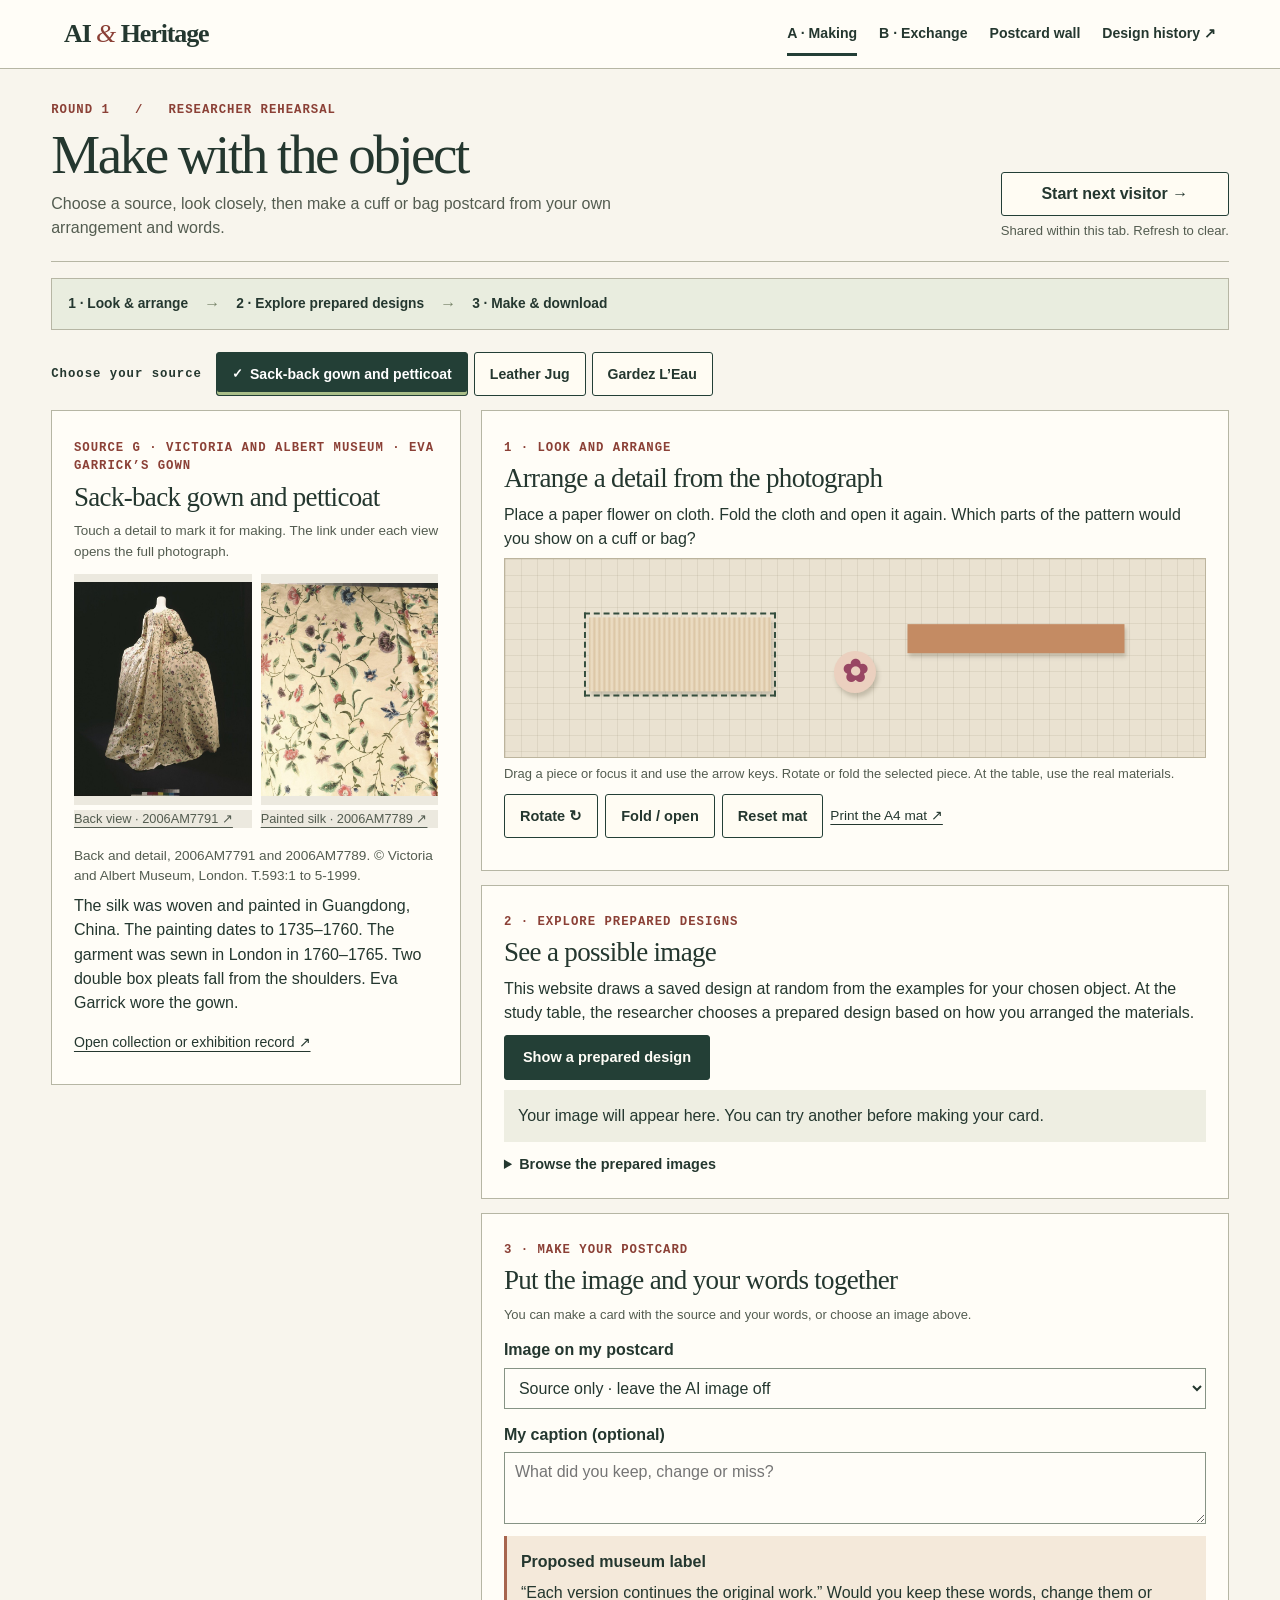
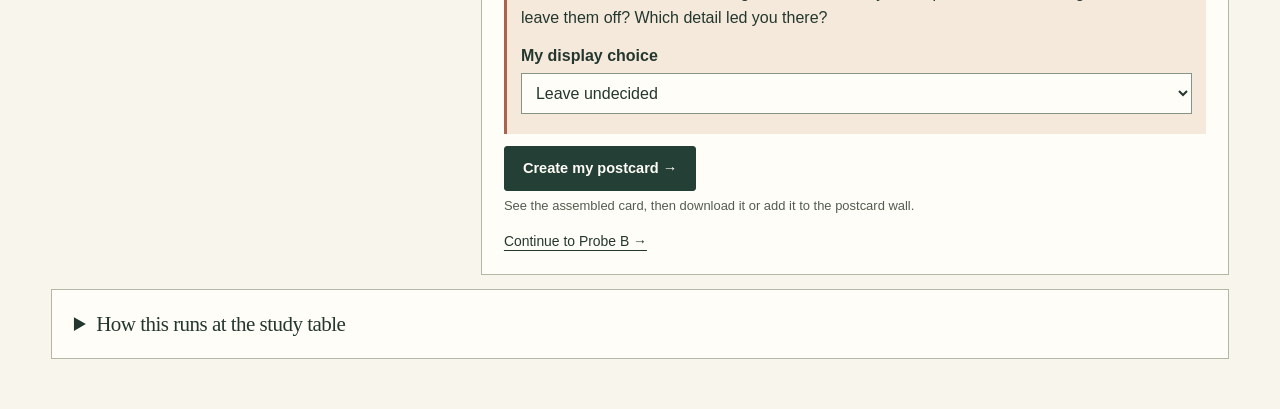
==== commit 89738b0c: "Clarify prepared designs, guide the first reply and label current session timing" ====
--- a/gallery/index.html
+++ b/gallery/index.html
@@ -1,7 +1,7 @@
 <!doctype html><html lang="en"><head><meta charset="utf-8"><meta name="viewport" content="width=device-width,initial-scale=1"><meta name="theme-color" content="#243e35"><title>Round 1 worktable · AI &amp; Heritage</title><meta name="description" content="Work with the three Round 1 heritage sources. Arrange materials, compare prepared cuff and bag designs, reply to another visitor and make your own postcards."><link rel="stylesheet" href="gallery.css"><link rel="stylesheet" href="worktable.css"><script src="objects.js" defer></script><script src="cards.js" defer></script><script src="gallery.js" defer></script></head><body>
 <a class="skip" href="#main">Skip to worktable</a><header><div class="mast"><a class="brand" href="../">AI <i>&amp;</i> Heritage</a><nav aria-label="Worktable"><a href="#probe-a">A · Making</a><a href="#probe-b">B · Exchange</a><a href="#postcards">Postcard wall</a><a href="../#evaluation">Design history ↗</a></nav></div></header>
 <main id="main" class="bench"><div class="benchhead"><div><p class="kicker">Round 1 &nbsp; / &nbsp; Researcher rehearsal</p><h1 id="title">Make with the object</h1><p id="lead"></p></div><div class="tools"><button id="next">Start next visitor →</button><small>Shared within this tab. Refresh to clear.</small></div></div><nav id="make-path" class="make-path" aria-label="Make a postcard"></nav><div id="work"></div>
-<details class="fieldguide"><summary>How this runs at the study table</summary><p>In the 11 November 2026 protocol (ERGO 117392), a visitor chooses one of three sources for each activity. A uses real paper, cloth and cord. The facilitator shows prepared cuff or bag images by hand. B uses a local board of original-language messages and related postcards. Both activities take about five minutes each. Paper consent, optional feedback and a joint final check bring the session to 20–25 minutes.</p><p>This browser worktable is for rehearsal. Generate a preview draws a prepared AI image for the chosen object. A researcher selects examples by hand during the study. Use the <a href="making-mat.pdf" target="_blank" rel="noopener">actual A4 making mat</a> for a physical run-through. Only reviewed items appear for the next visitor on this tab. Text and arrangements stay in browser memory. The museum links open original source records.</p></details></main>
+<details class="fieldguide"><summary>How this runs at the study table</summary><p>In the 11 November 2026 protocol (ERGO 117392), a visitor chooses one of three sources for each activity. A uses real paper, cloth and cord. The facilitator shows prepared cuff or bag images by hand. B uses a local board of original-language messages and related postcards. Both activities take about five minutes each. Paper consent, optional feedback and a joint final check bring the session to 20–25 minutes.</p><p>This browser worktable is for rehearsal. The website draws from images prepared for each object. In Activity A at the study table, the researcher selects a design in response to the participant’s arrangement. Use the <a href="making-mat.pdf" target="_blank" rel="noopener">actual A4 making mat</a> for a physical run-through. Only reviewed items appear for the next visitor on this tab. Text and arrangements stay in browser memory. The museum links open original source records.</p></details></main>
 <dialog id="review" aria-labelledby="review-title"><div class="dialog-top"><h2 id="review-title">Your postcard</h2><button id="back">Back to edit</button></div><div id="proof"></div><div class="actions"><button type="button" id="download-draft" class="solid">Download this postcard ↓</button><button id="accept">Add to this tab’s board</button><button id="discard">Discard draft</button></div></dialog>
 <p id="notice" role="status" aria-live="polite"></p><noscript>Enable JavaScript to use the rehearsal. <a href="making-mat.pdf">Open the printable making mat.</a></noscript>
 </body></html>
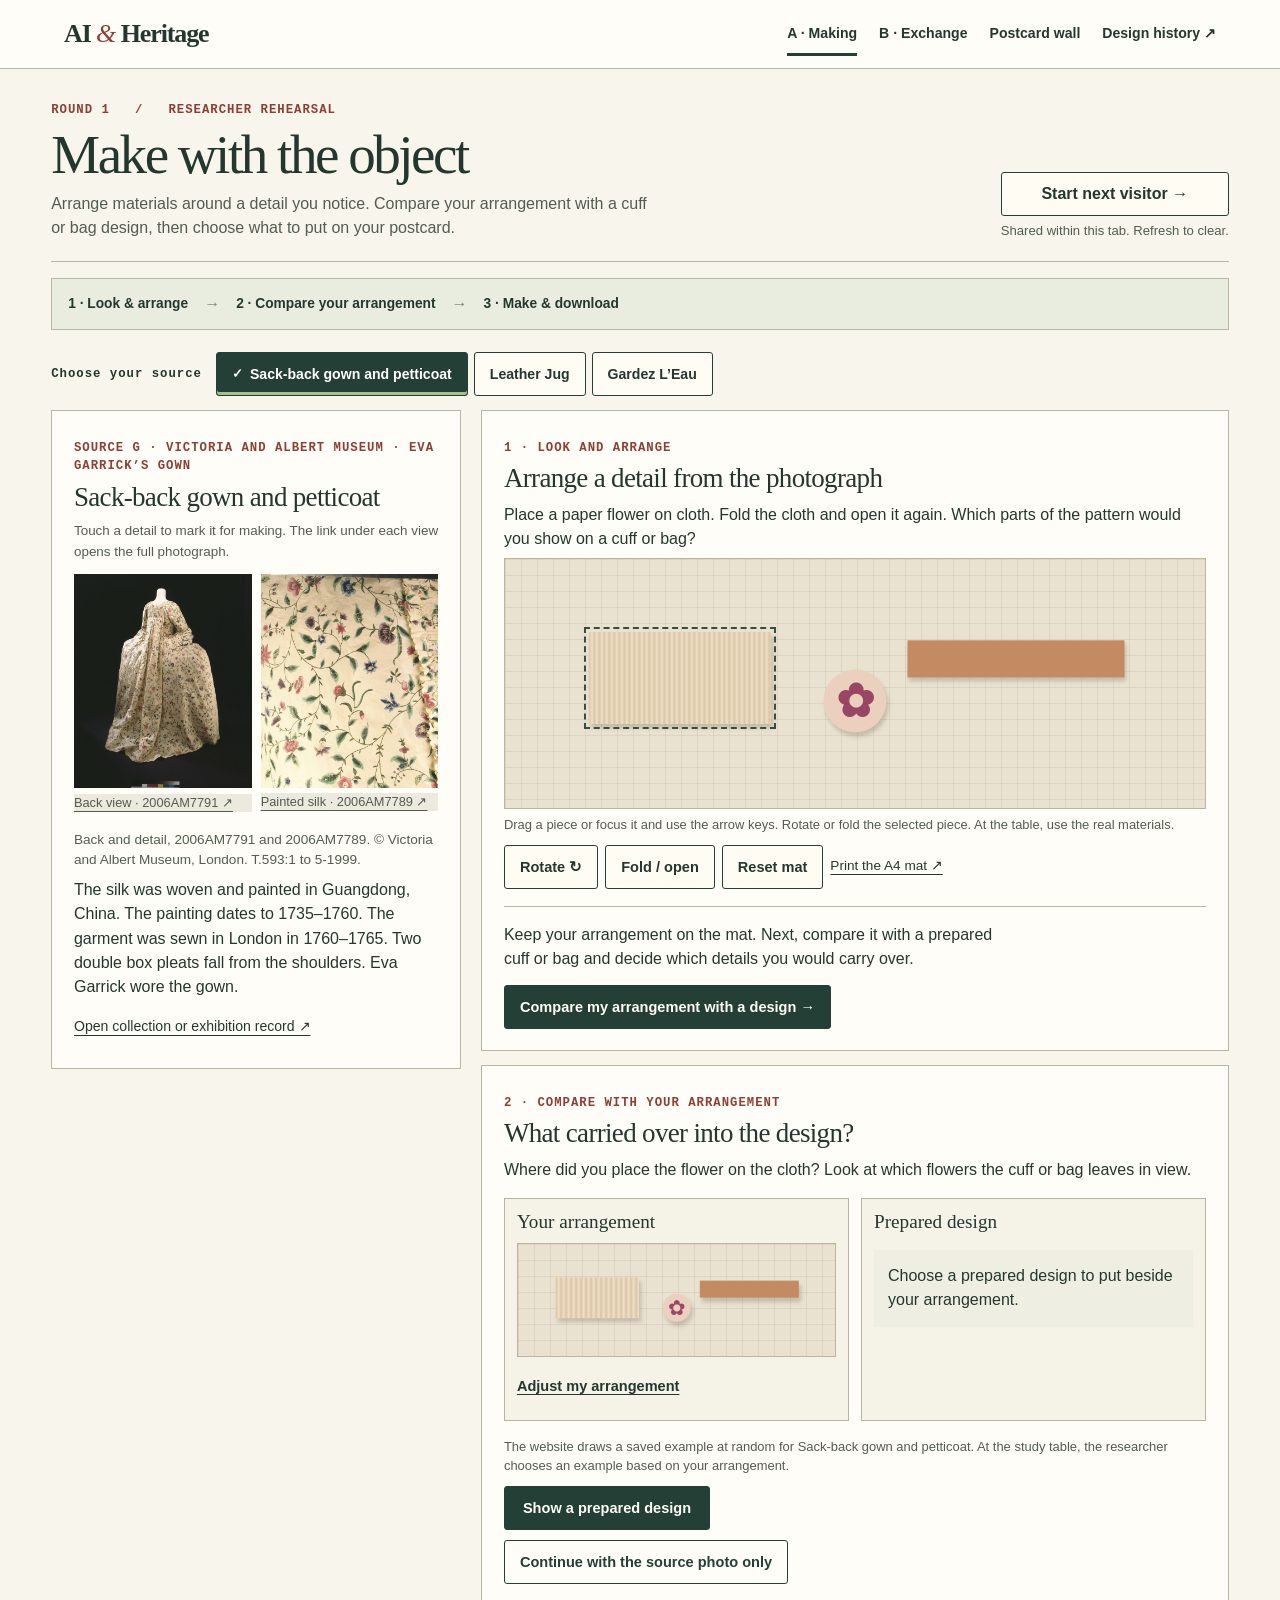
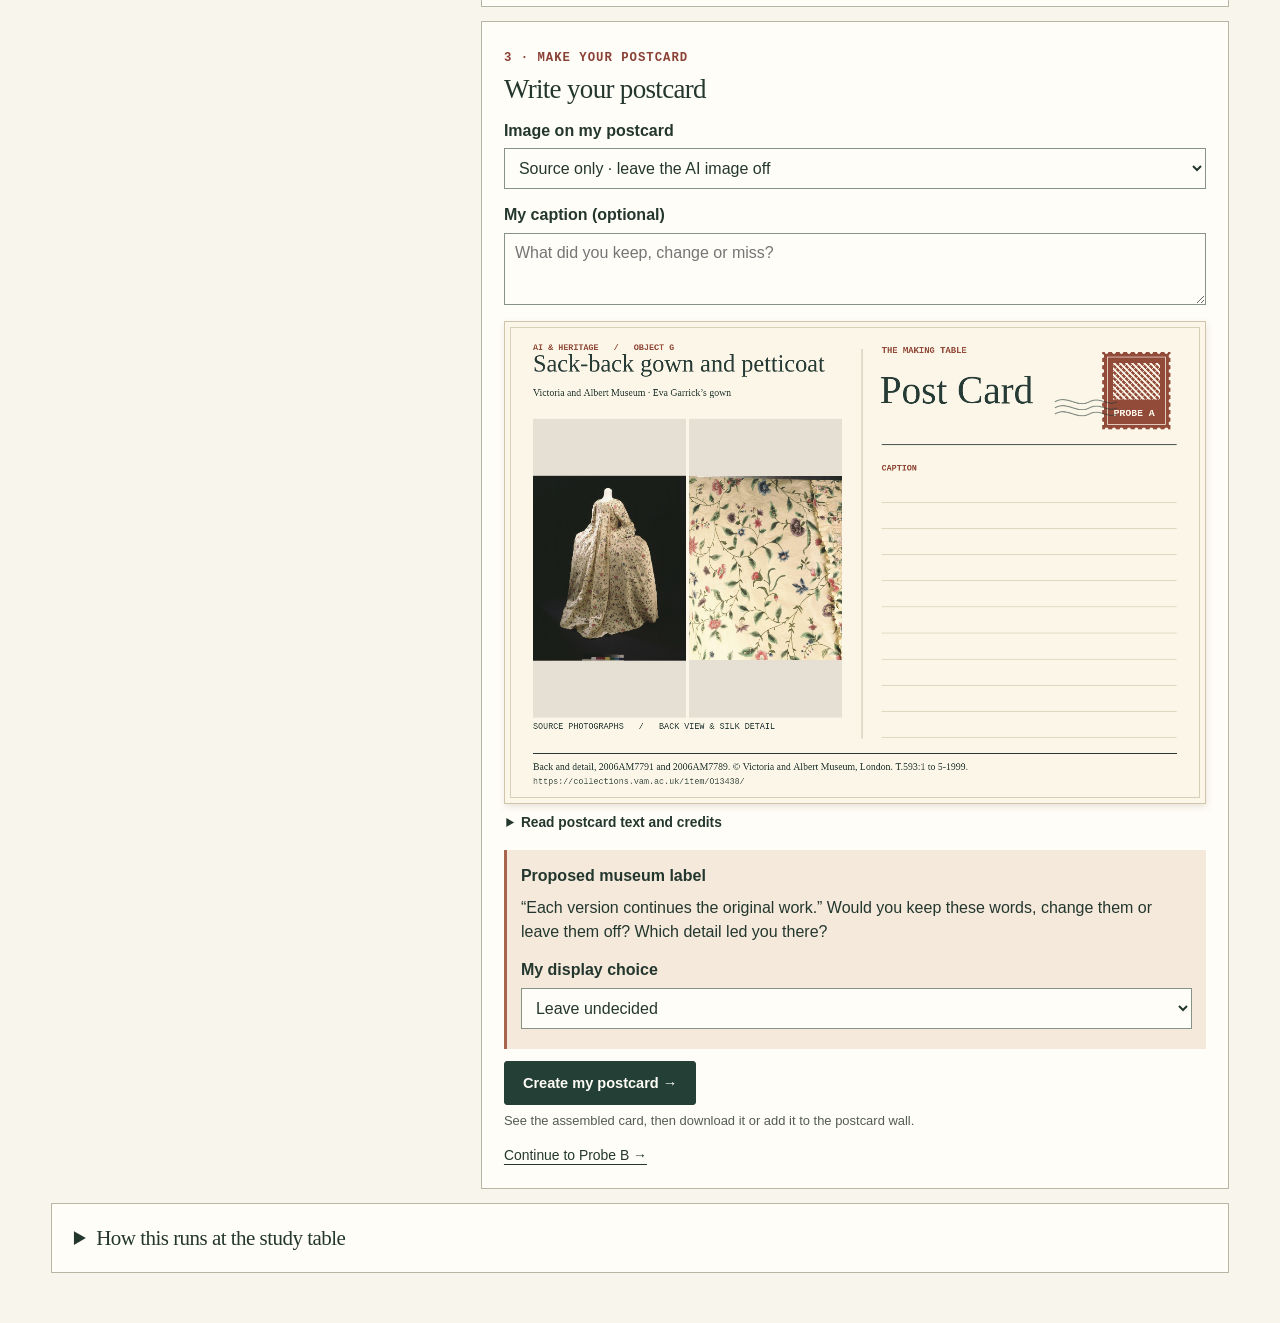
==== commit ade1f167: "Carry each visitor's arrangement or message into comparison and compose a museum postcard" ====
--- a/gallery/index.html
+++ b/gallery/index.html
@@ -1,4 +1,4 @@
-<!doctype html><html lang="en"><head><meta charset="utf-8"><meta name="viewport" content="width=device-width,initial-scale=1"><meta name="theme-color" content="#243e35"><title>Round 1 worktable · AI &amp; Heritage</title><meta name="description" content="Work with the three Round 1 heritage sources. Arrange materials, compare prepared cuff and bag designs, reply to another visitor and make your own postcards."><link rel="stylesheet" href="gallery.css"><link rel="stylesheet" href="worktable.css"><script src="objects.js" defer></script><script src="cards.js" defer></script><script src="gallery.js" defer></script></head><body>
+<!doctype html><html lang="en"><head><meta charset="utf-8"><meta name="viewport" content="width=device-width,initial-scale=1"><meta name="theme-color" content="#243e35"><title>Round 1 worktable · AI &amp; Heritage</title><meta name="description" content="Work with the three Round 1 heritage sources. Arrange materials, compare prepared cuff and bag designs, reply to another visitor and make your own postcards."><link rel="stylesheet" href="gallery.css"><link rel="stylesheet" href="worktable.css"><link rel="stylesheet" href="postcard.css"><script src="objects.js" defer></script><script src="cards.js" defer></script><script src="gallery.js" defer></script></head><body>
 <a class="skip" href="#main">Skip to worktable</a><header><div class="mast"><a class="brand" href="../">AI <i>&amp;</i> Heritage</a><nav aria-label="Worktable"><a href="#probe-a">A · Making</a><a href="#probe-b">B · Exchange</a><a href="#postcards">Postcard wall</a><a href="../#evaluation">Design history ↗</a></nav></div></header>
 <main id="main" class="bench"><div class="benchhead"><div><p class="kicker">Round 1 &nbsp; / &nbsp; Researcher rehearsal</p><h1 id="title">Make with the object</h1><p id="lead"></p></div><div class="tools"><button id="next">Start next visitor →</button><small>Shared within this tab. Refresh to clear.</small></div></div><nav id="make-path" class="make-path" aria-label="Make a postcard"></nav><div id="work"></div>
 <details class="fieldguide"><summary>How this runs at the study table</summary><p>In the 11 November 2026 protocol (ERGO 117392), a visitor chooses one of three sources for each activity. A uses real paper, cloth and cord. The facilitator shows prepared cuff or bag images by hand. B uses a local board of original-language messages and related postcards. Both activities take about five minutes each. Paper consent, optional feedback and a joint final check bring the session to 20–25 minutes.</p><p>This browser worktable is for rehearsal. The website draws from images prepared for each object. In Activity A at the study table, the researcher selects a design in response to the participant’s arrangement. Use the <a href="making-mat.pdf" target="_blank" rel="noopener">actual A4 making mat</a> for a physical run-through. Only reviewed items appear for the next visitor on this tab. Text and arrangements stay in browser memory. The museum links open original source records.</p></details></main>
--- a/gallery/worktable.css
+++ b/gallery/worktable.css
@@ -22,3 +22,47 @@
 #compose-card>a{display:block;width:fit-content;margin-top:15px;font-size:.87rem}
 #review .dialog-top{align-items:flex-start}
 @media(max-width:610px){.make-path{display:grid;gap:5px}.make-path>span{display:none}.chosen-preview{gap:12px}.chosen-preview figure{width:115px}.generated-result{padding:10px}}
+
+/* Keep both views in the same proportions, including the cloth and cord sizes. */
+#make-input .mat,.comparison-pair .mat-replica{aspect-ratio:2.8;height:auto;container-type:inline-size}
+.mat .piece.flower{width:9%;height:auto;aspect-ratio:1;font-size:6.5cqw;line-height:1}
+.mat .piece.loop{border-width:1.1cqw}
+.mat .piece.flower.folded{width:6%}
+.material-next{border-top:1px solid var(--line);margin-top:17px;padding-top:9px}
+.material-next p{max-width:58ch}
+.desk button[data-do=compare-arrangement]{background:var(--green);color:var(--white);margin-top:6px}
+.comparison-pair{display:grid;grid-template-columns:repeat(2,minmax(0,1fr));gap:12px;margin:16px 0}
+.comparison-pair>section{display:flex;flex-direction:column;align-items:stretch;background:#f5f2e8;border:1px solid var(--line);padding:12px;min-width:0}
+.comparison-pair h3{font:normal 1.2rem var(--serif);margin-bottom:10px}
+.comparison-pair figure img{width:100%;aspect-ratio:2.8;object-fit:contain;background:#e8e4d8;display:block}
+.comparison-pair figcaption{font-size:.8rem;line-height:1.35;margin-top:8px;color:var(--mute)}
+.comparison-pair button{align-self:flex-start;margin-top:7px;background:transparent;border:0;padding:4px 0;text-decoration:underline;text-underline-offset:3px}
+.mat-replica{pointer-events:none}
+.comparison-panel [data-do=generate]:not(:first-child),.comparison-panel [data-do=source-only]{background:transparent;color:var(--green)}
+@media(max-width:520px){.comparison-pair{gap:6px}.comparison-pair>section{padding:7px}.comparison-pair h3{font-size:1.02rem}.comparison-pair .mat-replica,.comparison-pair figure img{margin-block:6px}.comparison-pair button{font-size:.78rem}.comparison-pair figcaption{font-size:.75rem}}
+
+.comparison-panel button[data-do=generate]:not(:first-child):is(:hover,:focus-visible),
+.comparison-panel button[data-do=source-only]:is(:hover,:focus-visible){background:#e3e9d9;color:var(--green)}
+.desk button[data-do=compare-message]{color:var(--white);background:var(--green)}
+.reply-context,#comparison-words{margin:.7rem 0;padding:.55rem .85rem;border-left:2px solid #9caa99}
+#comparison-words{font:normal 1.1rem/1.5 var(--serif);flex:1;max-height:16rem;overflow:auto}
+#draft-card{margin:16px 0}
+#generate-preview:focus{outline:none}
+@media(max-width:520px){
+ .comparison-pair{grid-template-columns:1fr;gap:10px}
+ .comparison-pair>section{padding:12px}
+ .comparison-pair h3{font-size:1.18rem}
+ .comparison-pair figure img{aspect-ratio:2.2}
+ .comparison-pair figcaption,.comparison-pair button{font-size:.85rem}
+}
+
+.photos .detail-photo{width:fit-content;max-width:100%;margin:auto}
+.photos .detail-photo img{width:auto;max-width:100%;height:auto;max-height:clamp(170px,18vw,250px)}
+.marked-reference{display:flex;align-items:center;gap:10px;margin-top:12px}
+.reference-thumb{position:relative;flex:none}
+.reference-thumb img{display:block;max-height:72px;max-width:95px}
+.reference-thumb .pin{width:12px;height:12px;border-width:2px}
+.marked-reference figcaption{font-size:.82rem;color:var(--mute)}
+.beside-card{border-left:2px solid var(--line);margin:12px 0;padding-left:12px}
+.beside-card h3{font:normal 1.2rem var(--serif)}
+.current-draft[hidden],.empty-thread[hidden]{display:none}
--- a/gallery/postcard.css
+++ b/gallery/postcard.css
@@ -0,0 +1,11 @@
+.wallcard.postal-card{padding:0;background:transparent;border:0;min-width:0}
+heritage-postcard{display:block;line-height:1;background:#fcf6e8;border:1px solid #d0c5aa;box-shadow:1px 3px 7px #52492b21}
+heritage-postcard:empty{aspect-ratio:1500 / 1030}
+heritage-postcard canvas{display:block;width:100%;height:auto}
+.postal-transcript{margin:.6rem 0 .3rem;padding-inline:.15rem;color:var(--ink)}
+.postal-transcript summary{font-size:.86rem;font-weight:600;cursor:pointer}
+.postal-transcript[open]{padding:.7rem;background:var(--white);border:1px solid var(--line)}
+.postal-transcript[open] summary{margin-bottom:.6rem}
+.postal-transcript p{margin:.4rem 0}
+.postal-transcript .card-label{white-space:pre-wrap;overflow-wrap:anywhere}
+#proof .postal-card{border:0}
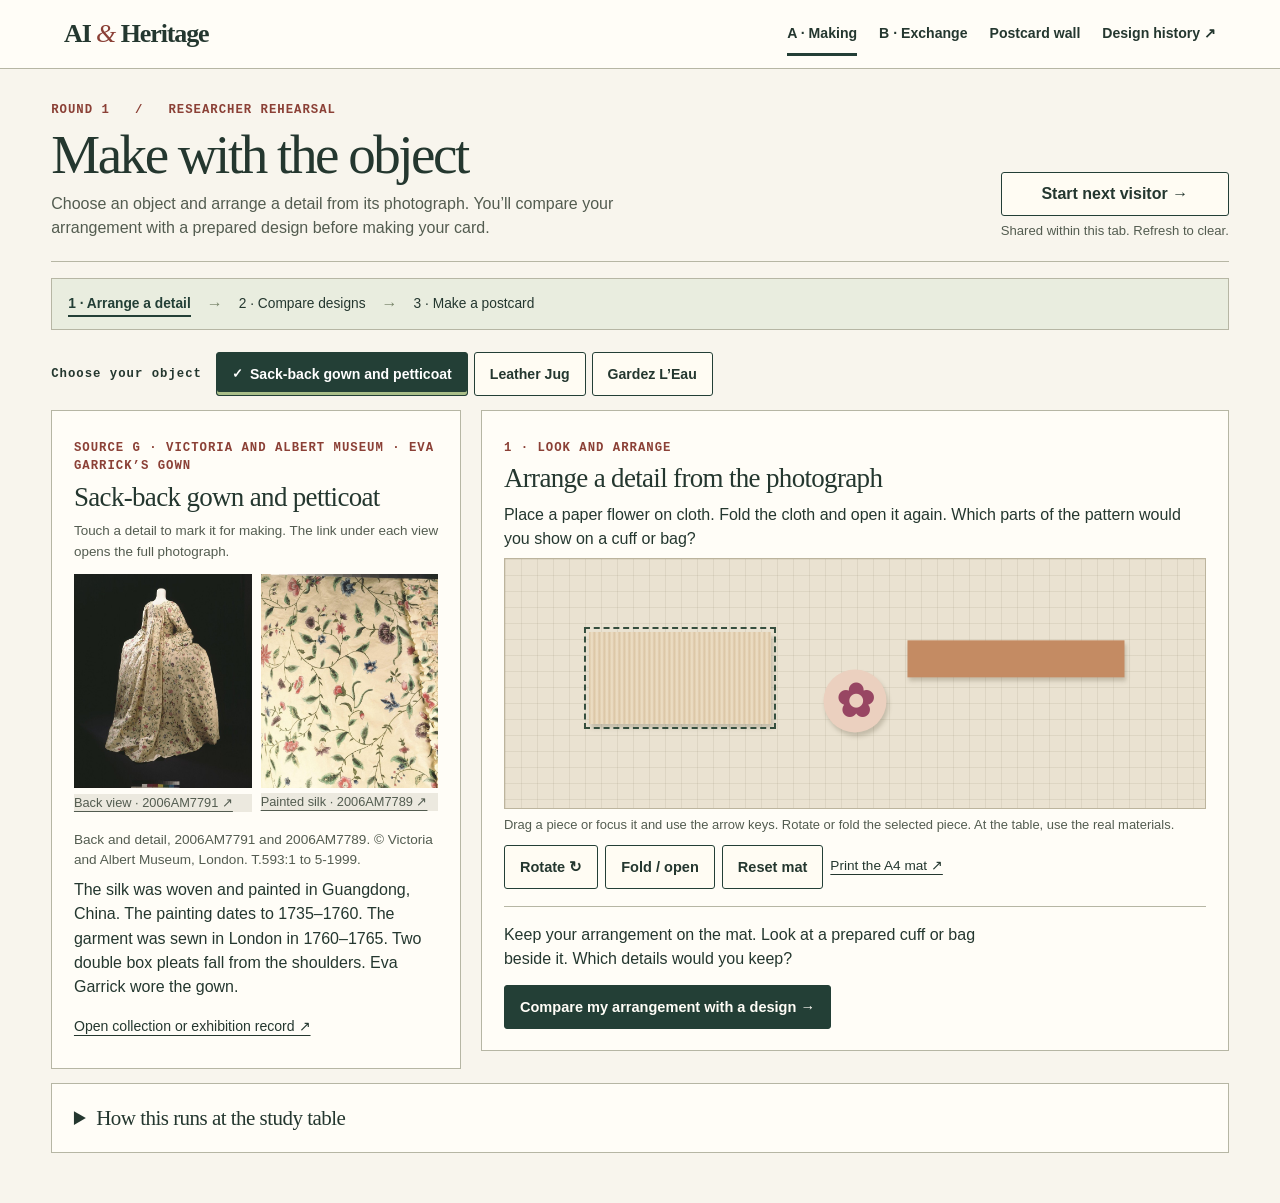
==== commit 976f972a: "Offer four museum postcard layouts and guide each probe one step at a time" ====
--- a/gallery/index.html
+++ b/gallery/index.html
@@ -1,7 +1,7 @@
-<!doctype html><html lang="en"><head><meta charset="utf-8"><meta name="viewport" content="width=device-width,initial-scale=1"><meta name="theme-color" content="#243e35"><title>Round 1 worktable · AI &amp; Heritage</title><meta name="description" content="Work with the three Round 1 heritage sources. Arrange materials, compare prepared cuff and bag designs, reply to another visitor and make your own postcards."><link rel="stylesheet" href="gallery.css"><link rel="stylesheet" href="worktable.css"><link rel="stylesheet" href="postcard.css"><script src="objects.js" defer></script><script src="cards.js" defer></script><script src="gallery.js" defer></script></head><body>
+<!doctype html><html lang="en"><head><meta charset="utf-8"><meta name="viewport" content="width=device-width,initial-scale=1"><meta name="theme-color" content="#243e35"><title>Round 1 worktable · AI &amp; Heritage</title><meta name="description" content="Work with the three Round 1 heritage sources. Arrange materials, compare prepared cuff and bag designs, reply to another visitor and make your own postcards."><link rel="stylesheet" href="gallery.css"><link rel="stylesheet" href="worktable.css"><link rel="stylesheet" href="postcard.css"><link rel="stylesheet" href="style-picker.css"><script src="objects.js" defer></script><script src="cards.js" defer></script><script src="style-picker.js" defer></script><script src="gallery.js" defer></script></head><body>
 <a class="skip" href="#main">Skip to worktable</a><header><div class="mast"><a class="brand" href="../">AI <i>&amp;</i> Heritage</a><nav aria-label="Worktable"><a href="#probe-a">A · Making</a><a href="#probe-b">B · Exchange</a><a href="#postcards">Postcard wall</a><a href="../#evaluation">Design history ↗</a></nav></div></header>
 <main id="main" class="bench"><div class="benchhead"><div><p class="kicker">Round 1 &nbsp; / &nbsp; Researcher rehearsal</p><h1 id="title">Make with the object</h1><p id="lead"></p></div><div class="tools"><button id="next">Start next visitor →</button><small>Shared within this tab. Refresh to clear.</small></div></div><nav id="make-path" class="make-path" aria-label="Make a postcard"></nav><div id="work"></div>
-<details class="fieldguide"><summary>How this runs at the study table</summary><p>In the 11 November 2026 protocol (ERGO 117392), a visitor chooses one of three sources for each activity. A uses real paper, cloth and cord. The facilitator shows prepared cuff or bag images by hand. B uses a local board of original-language messages and related postcards. Both activities take about five minutes each. Paper consent, optional feedback and a joint final check bring the session to 20–25 minutes.</p><p>This browser worktable is for rehearsal. The website draws from images prepared for each object. In Activity A at the study table, the researcher selects a design in response to the participant’s arrangement. Use the <a href="making-mat.pdf" target="_blank" rel="noopener">actual A4 making mat</a> for a physical run-through. Only reviewed items appear for the next visitor on this tab. Text and arrangements stay in browser memory. The museum links open original source records.</p></details></main>
-<dialog id="review" aria-labelledby="review-title"><div class="dialog-top"><h2 id="review-title">Your postcard</h2><button id="back">Back to edit</button></div><div id="proof"></div><div class="actions"><button type="button" id="download-draft" class="solid">Download this postcard ↓</button><button id="accept">Add to this tab’s board</button><button id="discard">Discard draft</button></div></dialog>
+<details class="fieldguide"><summary>How this runs at the study table</summary><p>In the 11 November 2026 protocol (ERGO 117392), a visitor chooses one of three sources for each activity. A uses real paper, cloth and cord. The facilitator shows prepared cuff or bag images by hand. B uses a local board of original-language messages and related postcards. Both activities take about five minutes each. Paper consent, optional feedback and a joint final check bring the session to 20–25 minutes.</p><p>In this website rehearsal, you can choose a layout for the copy you download. The website draws from images prepared for each object. In Activity A at the study table, the researcher selects a design in response to the participant’s arrangement. Use the <a href="making-mat.pdf" target="_blank" rel="noopener">actual A4 making mat</a> for a physical run-through. Only reviewed items appear for the next visitor on this tab. Text and arrangements stay in browser memory. The museum links open original source records.</p></details></main>
+<dialog id="review" aria-labelledby="review-title"><div class="dialog-top"><h2 id="review-title">Your postcard</h2><button id="back">Back to edit</button></div><div id="proof"></div><div class="actions"><button type="button" id="download-draft" class="solid">Download postcard PNG ↓</button><button id="accept">Share on this tab’s board</button><button id="discard">Discard draft</button></div></dialog>
 <p id="notice" role="status" aria-live="polite"></p><noscript>Enable JavaScript to use the rehearsal. <a href="making-mat.pdf">Open the printable making mat.</a></noscript>
 </body></html>
--- a/gallery/worktable.css
+++ b/gallery/worktable.css
@@ -66,3 +66,15 @@
 .beside-card{border-left:2px solid var(--line);margin:12px 0;padding-left:12px}
 .beside-card h3{font:normal 1.2rem var(--serif)}
 .current-draft[hidden],.empty-thread[hidden]{display:none}
+
+.make-path a[aria-current=step]{color:var(--green);box-shadow:inset 0 -2px currentColor}
+.make-path a:not([aria-current]){box-shadow:none;font-weight:400}
+.source-context{margin:0;border:1px solid var(--line);background:var(--white)}
+.source-context summary{padding:10px 16px;font-size:.88rem}
+.source-context .srcbox{position:static;border:0;border-top:1px solid var(--line)}
+.card-ingredients{display:flex;align-items:baseline;justify-content:space-between;gap:6px 16px;flex-wrap:wrap;margin-block:12px 16px;border-block:1px solid var(--line);padding-block:6px}
+.card-ingredients span,.wall-next{font-size:.92rem}
+.card-ingredients button{background:transparent;border:0;padding:6px 0;text-decoration:underline;text-underline-offset:3px}
+.wall-next{margin:0 0 14px}
+@media(min-width:771px){.source-context{position:sticky;top:10px}}
+@media(max-width:610px){.make-path{display:flex;gap:6px 14px}.make-path a{min-height:36px;display:inline-flex;align-items:center}}
--- a/gallery/style-picker.css
+++ b/gallery/style-picker.css
@@ -0,0 +1,85 @@
+/* Like a collection index, every image and its title share a single selection target. */
+.postcard-styles {
+  container-type: inline-size;
+  border: 0;
+  min-inline-size: 0;
+  padding: 0;
+  margin: 1.5rem 0 1rem;
+}
+.postcard-styles legend {
+  padding: 0;
+  margin-bottom: .6rem;
+  font: normal 1.3rem/1.25 var(--serif);
+}
+postcard-style-options {
+  display: grid;
+  grid-template-columns: repeat(4, minmax(0, 1fr));
+  gap: .6rem;
+}
+.postcard-choice {
+  position: relative;
+  display: grid;
+  min-width: 0;
+  grid-template-columns: 1rem minmax(0,1fr);
+  grid-template-rows: auto 1fr;
+  align-items: center;
+  gap: 0 .3rem;
+  padding: 0 .35rem .45rem;
+  border: 1px solid var(--line);
+  background: var(--white);
+  cursor: pointer;
+  color: var(--ink);
+}
+.postcard-choice:hover { border-color: var(--green); }
+.postcard-choice:has(input:checked) {
+  border-color: var(--green);
+  box-shadow: inset 0 -3px var(--green);
+  background: #eef1e6;
+}
+.postcard-choice:has(input:focus-visible) {
+  outline: 3px solid #a65329;
+  outline-offset: 2px;
+}
+.postcard-choice input[type="radio"] {
+  grid-column: 1;
+  grid-row: 2;
+  width: 1rem;
+  height: 1rem;
+  margin: 0;
+  padding: 0;
+  accent-color: var(--green);
+}
+.postcard-choice-visual {
+  grid-column: 1 / -1;
+  grid-row: 1;
+  display: grid;
+  place-items: center;
+  aspect-ratio: 1.45;
+  width: calc(100% + .7rem);
+  margin: 0 -.35rem .45rem;
+  padding: .38rem;
+  background: #e9e6dc;
+  color: var(--mute);
+  font-size: .75rem;
+  text-align: center;
+  overflow: hidden;
+}
+.postcard-choice-visual canvas {
+  display: block;
+  width: 100%;
+  height: 100%;
+  min-width: 0;
+  min-height: 0;
+  object-fit: contain;
+}
+.postcard-choice-name {
+  grid-column: 2;
+  grid-row: 2;
+  font: 600 .82rem/1.25 var(--sans);
+}
+@container (max-width: 33rem) {
+  postcard-style-options { grid-template-columns: repeat(2, minmax(0,1fr)); }
+}
+@media (forced-colors: active) {
+  .postcard-choice:has(input:checked) { border: 2px solid Highlight; }
+}
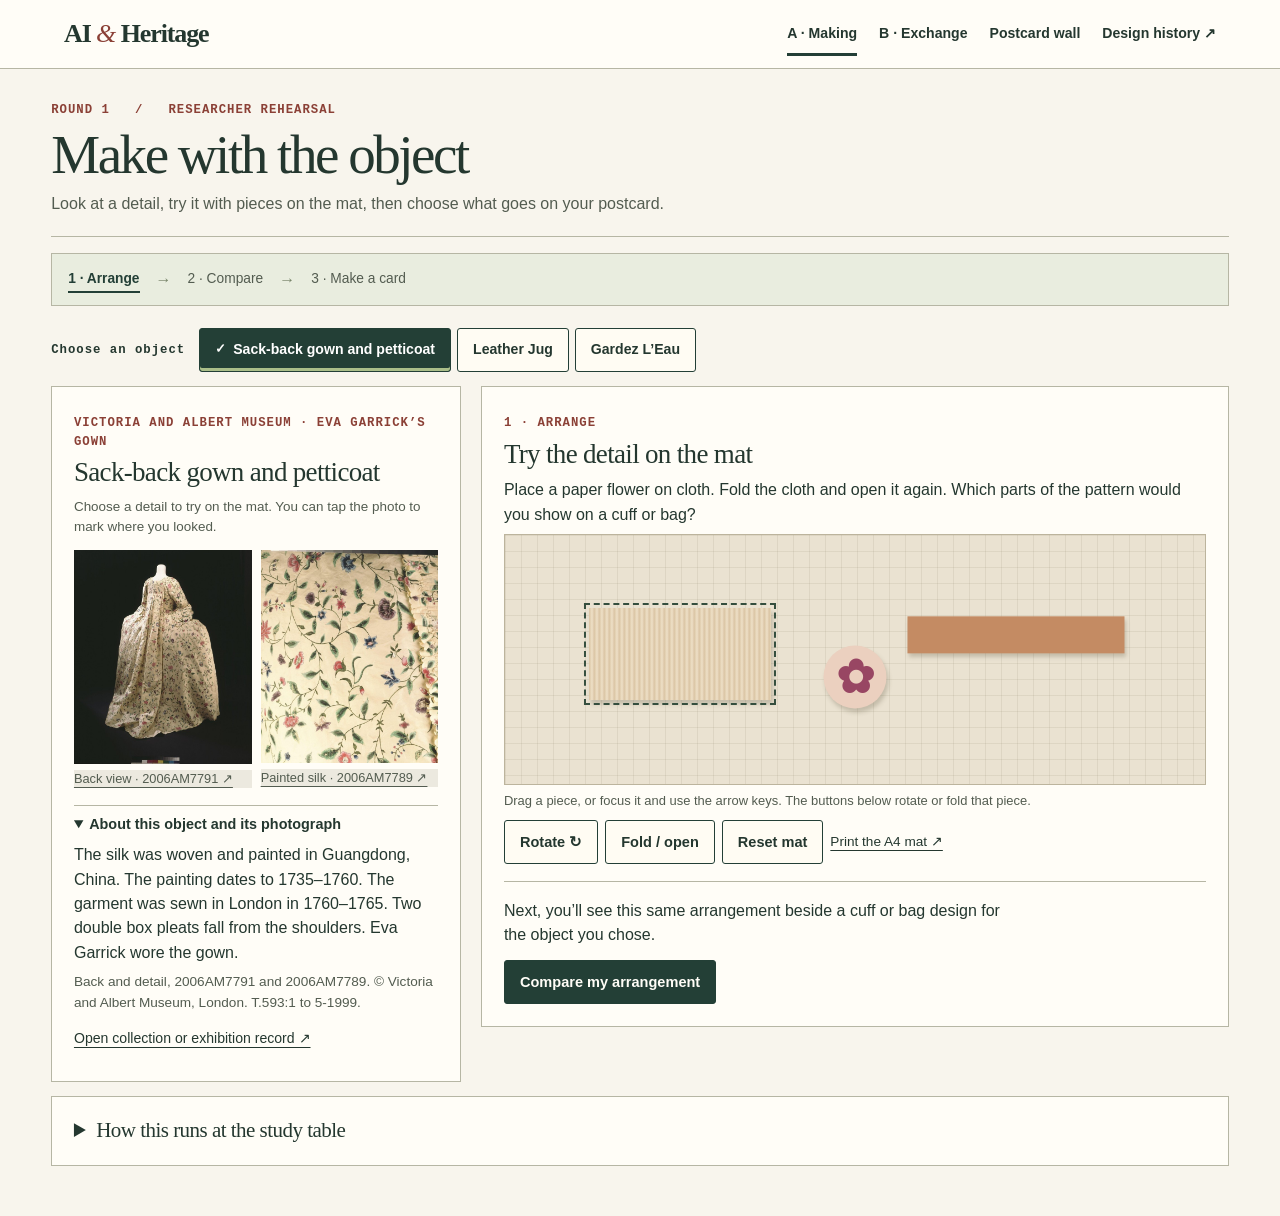
==== commit 6ecd2f71: "Guide first-time visitors through the probes and add fictional reply examples" ====
--- a/gallery/index.html
+++ b/gallery/index.html
@@ -1,7 +1,7 @@
-<!doctype html><html lang="en"><head><meta charset="utf-8"><meta name="viewport" content="width=device-width,initial-scale=1"><meta name="theme-color" content="#243e35"><title>Round 1 worktable · AI &amp; Heritage</title><meta name="description" content="Work with the three Round 1 heritage sources. Arrange materials, compare prepared cuff and bag designs, reply to another visitor and make your own postcards."><link rel="stylesheet" href="gallery.css"><link rel="stylesheet" href="worktable.css"><link rel="stylesheet" href="postcard.css"><link rel="stylesheet" href="style-picker.css"><script src="objects.js" defer></script><script src="cards.js" defer></script><script src="style-picker.js" defer></script><script src="gallery.js" defer></script></head><body>
+<!doctype html><html lang="en"><head><meta charset="utf-8"><meta name="viewport" content="width=device-width,initial-scale=1"><meta name="theme-color" content="#243e35"><title>Round 1 worktable · AI &amp; Heritage</title><meta name="description" content="Work with the three Round 1 heritage sources. Arrange materials, compare prepared cuff and bag designs, reply to another visitor and make your own postcards."><link rel="stylesheet" href="gallery.css"><link rel="stylesheet" href="worktable.css"><link rel="stylesheet" href="postcard.css"><link rel="stylesheet" href="style-picker.css"><script src="objects.js" defer></script><script src="cards.js" defer></script><script src="paper-editions.js" defer></script><script src="acid-edition.js" defer></script><script src="style-picker.js" defer></script><script src="gallery.js" defer></script></head><body>
 <a class="skip" href="#main">Skip to worktable</a><header><div class="mast"><a class="brand" href="../">AI <i>&amp;</i> Heritage</a><nav aria-label="Worktable"><a href="#probe-a">A · Making</a><a href="#probe-b">B · Exchange</a><a href="#postcards">Postcard wall</a><a href="../#evaluation">Design history ↗</a></nav></div></header>
-<main id="main" class="bench"><div class="benchhead"><div><p class="kicker">Round 1 &nbsp; / &nbsp; Researcher rehearsal</p><h1 id="title">Make with the object</h1><p id="lead"></p></div><div class="tools"><button id="next">Start next visitor →</button><small>Shared within this tab. Refresh to clear.</small></div></div><nav id="make-path" class="make-path" aria-label="Make a postcard"></nav><div id="work"></div>
-<details class="fieldguide"><summary>How this runs at the study table</summary><p>In the 11 November 2026 protocol (ERGO 117392), a visitor chooses one of three sources for each activity. A uses real paper, cloth and cord. The facilitator shows prepared cuff or bag images by hand. B uses a local board of original-language messages and related postcards. Both activities take about five minutes each. Paper consent, optional feedback and a joint final check bring the session to 20–25 minutes.</p><p>In this website rehearsal, you can choose a layout for the copy you download. The website draws from images prepared for each object. In Activity A at the study table, the researcher selects a design in response to the participant’s arrangement. Use the <a href="making-mat.pdf" target="_blank" rel="noopener">actual A4 making mat</a> for a physical run-through. Only reviewed items appear for the next visitor on this tab. Text and arrangements stay in browser memory. The museum links open original source records.</p></details></main>
-<dialog id="review" aria-labelledby="review-title"><div class="dialog-top"><h2 id="review-title">Your postcard</h2><button id="back">Back to edit</button></div><div id="proof"></div><div class="actions"><button type="button" id="download-draft" class="solid">Download postcard PNG ↓</button><button id="accept">Share on this tab’s board</button><button id="discard">Discard draft</button></div></dialog>
+<main id="main" class="bench"><div class="benchhead"><div><p class="kicker">Round 1 &nbsp; / &nbsp; Researcher rehearsal</p><h1 id="title">Make with the object</h1><p id="lead"></p></div><div class="tools" hidden><button id="next" type="button">Start another visitor</button><small>Reviewed work stays in this tab.</small></div></div><nav id="make-path" class="make-path" aria-label="Activity steps"></nav><div id="work"></div>
+<details class="fieldguide"><summary>How this runs at the study table</summary><p>In the 11 November 2026 protocol (ERGO 117392), a visitor chooses one of three sources for each activity. A uses real paper, cloth and cord. The facilitator shows prepared cuff or bag images by hand. B uses a local board of original-language messages and related postcards. Both activities take about five minutes each. Paper consent, optional feedback and a joint final check bring the session to 20–25 minutes.</p><p>In this website rehearsal, you can choose a layout for the copy you download. The website draws from images prepared for each object. In Activity A at the study table, the researcher selects a design in response to the participant’s arrangement. Use the <a href="making-mat.pdf" target="_blank" rel="noopener">actual A4 making mat</a> for a physical run-through. Only reviewed items appear for the next visitor on this tab. Text and arrangements stay in browser memory. Refreshing the page clears visitors’ work. The museum links open original source records.</p></details></main>
+<dialog id="review" aria-labelledby="review-title"><div class="dialog-top"><h2 id="review-title">Your postcard</h2><button id="back">Back to edit</button></div><div id="proof"></div><div class="actions"><button id="accept" class="solid">Share on this tab’s board</button><button type="button" id="download-draft">Download postcard PNG ↓</button><button id="discard">Discard draft</button></div></dialog>
 <p id="notice" role="status" aria-live="polite"></p><noscript>Enable JavaScript to use the rehearsal. <a href="making-mat.pdf">Open the printable making mat.</a></noscript>
 </body></html>
--- a/gallery/worktable.css
+++ b/gallery/worktable.css
@@ -21,7 +21,7 @@
 .chosen-preview span{font-size:.86rem;font-weight:600}
 #compose-card>a{display:block;width:fit-content;margin-top:15px;font-size:.87rem}
 #review .dialog-top{align-items:flex-start}
-@media(max-width:610px){.make-path{display:grid;gap:5px}.make-path>span{display:none}.chosen-preview{gap:12px}.chosen-preview figure{width:115px}.generated-result{padding:10px}}
+@media(max-width:610px){.make-path{display:grid;gap:5px}.make-path>.step-arrow{display:none}.chosen-preview{gap:12px}.chosen-preview figure{width:115px}.generated-result{padding:10px}}
 
 /* Keep both views in the same proportions, including the cloth and cord sizes. */
 #make-input .mat,.comparison-pair .mat-replica{aspect-ratio:2.8;height:auto;container-type:inline-size}
@@ -78,3 +78,44 @@
 .wall-next{margin:0 0 14px}
 @media(min-width:771px){.source-context{position:sticky;top:10px}}
 @media(max-width:610px){.make-path{display:flex;gap:6px 14px}.make-path a{min-height:36px;display:inline-flex;align-items:center}}
+
+.tools[hidden], .task-jump { display:none }
+.make-path { align-items:center }
+.make-path .future-step { padding:3px 0; color:var(--mute); font-size:.86rem }
+.source-facts { margin-top:12px; border-top:1px solid var(--line); padding-top:8px }
+.source-facts summary { font-size:.9rem; cursor:pointer }
+#make-input:focus-visible { outline:2px solid var(--green); outline-offset:2px }
+.comparison-pair button[data-do=generate] {
+  color:var(--green); background:transparent; padding:4px 0;
+}
+.comparison-pair button[data-do=generate]:is(:hover,:focus-visible) {
+  color:var(--green); background:#e3e9d9;
+}
+@media(max-width:770px) {
+  .task-jump {
+    display:inline-block; margin:0 0 14px; border-color:var(--green);
+    background:var(--green); color:var(--white);
+  }
+  .task-jump:is(:hover,:focus-visible) { background:#365746; color:var(--white) }
+}
+@media(max-width:610px) {
+  .make-path { gap:3px 12px; padding-block:4px; margin-bottom:12px }
+  .make-path .future-step { display:inline-flex; align-items:center; min-height:36px }
+}
+
+.example-exchange{margin:1rem 0;padding:.7rem 1rem;background:#f2efe5;border-left:3px solid #a16e53}
+.example-exchange>summary{font:600 .97rem/1.5 var(--sans)}
+.example-exchange>summary small{display:inline-block;margin-left:.5rem;color:#56594e;font:normal .8rem var(--sans)}
+.example-line{position:relative;padding:.7rem 0 .3rem}
+.example-line+.example-line{margin-top:.25rem;border-top:1px solid var(--line)}
+.example-line strong,.example-translation strong{font:600 .87rem var(--sans);color:var(--green)}
+.example-line p{margin:.2rem 0;font:normal 1.06rem/1.43 var(--serif)}
+.example-line button,.message-editor [data-do=reply-object]{border:none;background:transparent;color:var(--green);padding:.25rem 0;text-decoration:underline;text-underline-offset:.18em;font-weight:600}
+.example-translation{margin:.5rem 0 0}
+.example-translation summary{font-size:.84rem}
+.visitor-thread{margin-block:1rem}
+.message-editor .form{margin-top:1.2rem}
+.handoff [data-do^="handoff"]{background:var(--green);color:white}
+.message-editor textarea:focus-visible,.example-exchange summary:focus-visible{outline:3px solid #a65329;outline-offset:3px}
+.example-line small{margin-left:.5rem;color:var(--mute);font:normal .79rem var(--sans)}
+@media(max-width:520px){.example-line small{display:block;margin:.1rem 0 .25rem}}
--- a/gallery/postcard.css
+++ b/gallery/postcard.css
@@ -1,6 +1,7 @@
+@font-face{font-family:Allura;src:url("fonts/allura/Allura-Regular.ttf") format("truetype");font-weight:400;font-style:normal;font-display:swap}
 .wallcard.postal-card{padding:0;background:transparent;border:0;min-width:0}
 heritage-postcard{display:block;line-height:1;background:#fcf6e8;border:1px solid #d0c5aa;box-shadow:1px 3px 7px #52492b21}
-heritage-postcard:empty{aspect-ratio:1500 / 1030}
+heritage-postcard:empty{aspect-ratio:3 / 2}
 heritage-postcard canvas{display:block;width:100%;height:auto}
 .postal-transcript{margin:.6rem 0 .3rem;padding-inline:.15rem;color:var(--ink)}
 .postal-transcript summary{font-size:.86rem;font-weight:600;cursor:pointer}
--- a/gallery/style-picker.css
+++ b/gallery/style-picker.css
@@ -21,7 +21,7 @@
   display: grid;
   min-width: 0;
   grid-template-columns: 1rem minmax(0,1fr);
-  grid-template-rows: auto 1fr;
+  grid-template-rows: auto auto 1fr;
   align-items: center;
   gap: 0 .3rem;
   padding: 0 .35rem .45rem;
@@ -83,3 +83,11 @@
 @media (forced-colors: active) {
   .postcard-choice:has(input:checked) { border: 2px solid Highlight; }
 }
+
+.postcard-choice-finish {
+  grid-column: 1 / -1;
+  align-self: start;
+  padding: .15rem .05rem 0;
+  color: var(--mute);
+  font: normal .77rem/1.35 var(--sans);
+}
